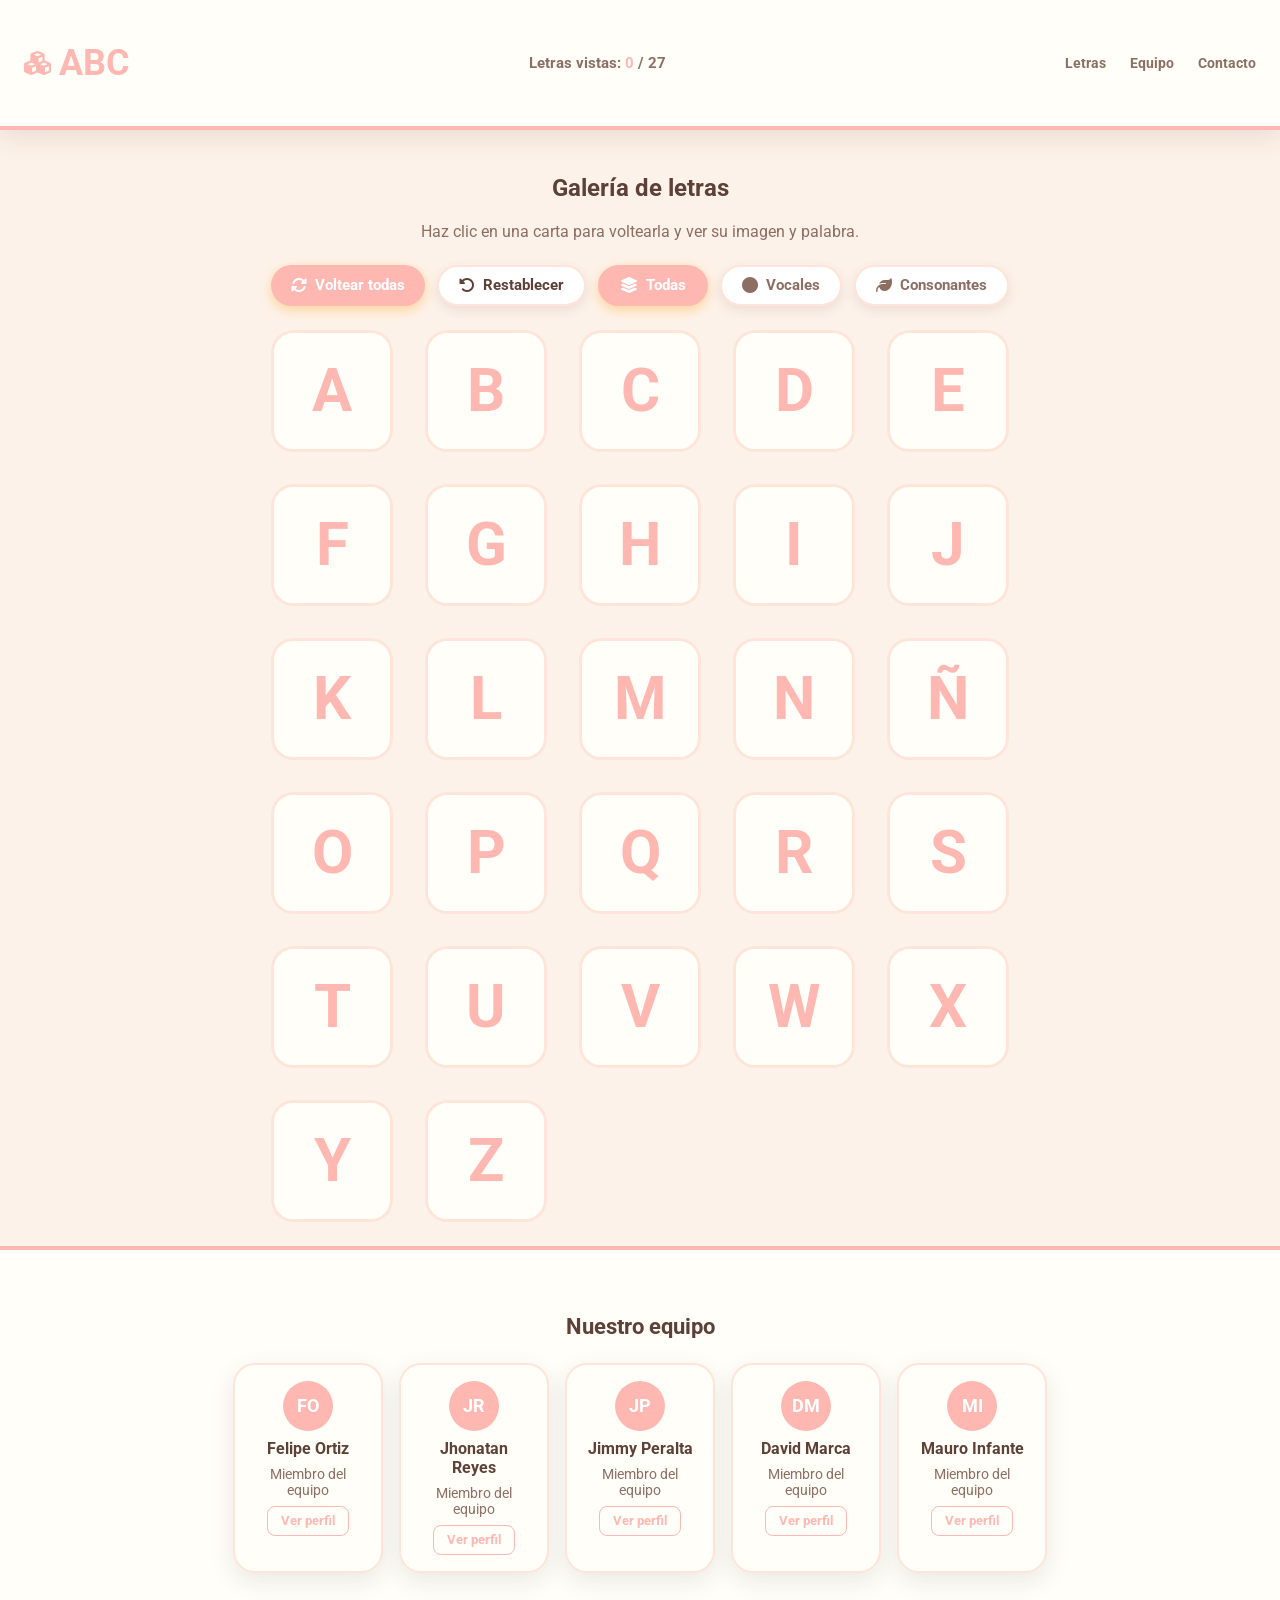
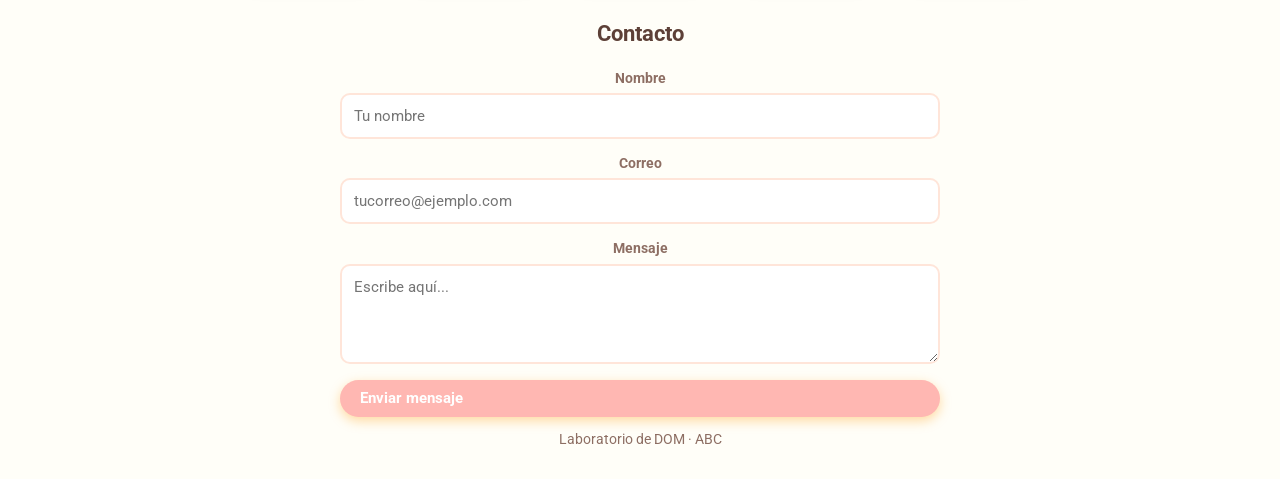
==== index.html @ b5328321 "imagenes de m a la z agregas, cambios en el estilo" ====
<!DOCTYPE html>
<html lang="es">

<head>
    <meta charset="UTF-8">
    <meta name="viewport" content="width=device-width, initial-scale=1.0">
    <link rel="stylesheet" href="style.css">
    <link rel="stylesheet" href="https://cdnjs.cloudflare.com/ajax/libs/font-awesome/6.4.0/css/all.min.css">
    <link rel="stylesheet" href="https://fonts.googleapis.com/css2?family=Roboto:wght@400;700&display=swap">
    <title>ABC · Galería de letras</title>
</head>

<body>

    <nav class="navbar">
        <div class="navbar__marca">
            <i class="fa-solid fa-cubes"></i>
            <h1>ABC</h1>
        </div>
        <p class="navbar__contador">Letras vistas: <span id="contador">0</span> / 27</p>
        <ul class="navbar__enlaces">
            <li><a href="#letras">Letras</a></li>
            <li><a href="#equipo">Equipo</a></li>
            <li><a href="#contacto">Contacto</a></li>
        </ul>
    </nav>

    <main class="contenedor" id="inicio">
        <header class="encabezado">
            <h2>Galería de letras</h2>
            <p>Haz clic en una carta para voltearla y ver su imagen y palabra.</p>
        </header>

        <div class="acciones">
            <button class="btn btn-primario" type="button" id="btn-voltear-todas">
                <i class="fa-solid fa-rotate"></i> Voltear todas
            </button>
            <button class="btn btn-secundario" type="button" id="btn-restablecer">
                <i class="fa-solid fa-rotate-left"></i> Restablecer
            </button>
            <button class="btn btn-filtro btn-activo" data-filtro="todas" type="button">
                <i class="fa-solid fa-layer-group"></i> Todas
            </button>
            <button class="btn btn-filtro" data-filtro="vocal" type="button">
                <i class="fa-solid fa-circle"></i> Vocales
            </button>
            <button class="btn btn-filtro" data-filtro="consonante" type="button">
                <i class="fa-solid fa-leaf"></i> Consonantes
            </button>
        </div>

        <!-- Contenedor Principal de las Cartas -->
        <section class="galeria" id="letras">

            <!-- BLOQUE A-F (imágenes de los compañeros) -->
            <div class="bloque">
                <div class="card" data-tipo="vocal">
                    <div class="card-frente">
                        <h2>A</h2>
                    </div>
                    <div class="card-dorso">
                        <img src="https://encrypted-tbn0.gstatic.com/images?q=tbn:ANd9GcR2wx6PbQgAiiY6ENDmHfXRAK384l43bBAiTmOj_sXGVQ&s=10"
                            alt="Avión">
                        <p>Avión</p>

                    </div>
                </div>
                <div class="card" data-tipo="consonante">
                    <div class="card-frente">
                        <h2>B</h2>
                    </div>
                    <div class="card-dorso">
                        <img src="https://encrypted-tbn0.gstatic.com/images?q=tbn:ANd9GcTPh1OY8PLkHYESN4t1PiEVnkmgRxQIwJFVdJkI9lEjww&s=10"
                            alt="Burro">
                        <p>Burro</p>
                    </div>
                </div>
                <div class="card" data-tipo="consonante">
                    <div class="card-frente">
                        <h2>C</h2>
                    </div>
                    <div class="card-dorso">
                        <img src="https://encrypted-tbn0.gstatic.com/images?q=tbn:ANd9GcRZC0esqP68jCXQVZNv2X9439KiMRd3bwgftDMJ7WEz3Q&s=10"
                            alt="Camello">
                        <p>Camello</p>
                    </div>
                </div>
                <div class="card" data-tipo="consonante">
                    <div class="card-frente">
                        <h2>D</h2>
                    </div>
                    <div class="card-dorso">
                        <img src="https://encrypted-tbn0.gstatic.com/images?q=tbn:ANd9GcRlfamiYaAZrtcV2ip3TT8cRu89s6J5DyxMR4pNBktsLw&s=10"
                            alt="Dinosaurio">
                        <p>Dinosaurio</p>
                    </div>
                </div>
                <div class="card" data-tipo="vocal">
                    <div class="card-frente">
                        <h2>E</h2>
                    </div>
                    <div class="card-dorso">
                        <img src="https://encrypted-tbn0.gstatic.com/images?q=tbn:ANd9GcSRsxknzdovMb0uGnRzZymmfI1DSCI6O8tpLSkQCZbWPQ&s=10"
                            alt="Erizo">
                        <p>Erizo</p>
                    </div>
                </div>
                <div class="card" data-tipo="consonante">
                    <div class="card-frente">
                        <h2>F</h2>
                    </div>
                    <div class="card-dorso">
                        <img src="https://encrypted-tbn0.gstatic.com/images?q=tbn:ANd9GcTE3RakJCGvzMUO_CtoBd5ZrbDw_ZQszyX4iQ1xV6NI2g&s=10"
                            alt="Foca">
                        <p>Foca</p>
                    </div>
                </div>
            </div>

            <!-- BLOQUE G-L (imágenes de los compañeros) -->
            <div class="bloque">
                <div class="card" data-tipo="consonante">
                    <div class="card-frente">
                        <h2>G</h2>
                    </div>
                    <div class="card-dorso">
                        <img src="https://images.unsplash.com/photo-1569262573201-d9c7ab207647?q=80&w=1121&auto=format&fit=crop&ixlib=rb-4.1.0&ixid=NHwxMjA3fDA%3D"
                            alt="Gaviota">
                        <p>Gaviota</p>
                    </div>
                </div>
                <div class="card" data-tipo="consonante">
                    <div class="card-frente">
                        <h2>H</h2>
                    </div>
                    <div class="card-dorso">
                        <img src="https://images.unsplash.com/photo-1607690424560-35d967d6ad7c?q=80&w=687&auto=format&fit=crop&ixlib=rb-4.1.0&ixid=NHwxMjA3fDA%3D"
                            alt="Huevo">
                        <p>Huevo</p>
                    </div>
                </div>
                <div class="card" data-tipo="vocal">
                    <div class="card-frente">
                        <h2>I</h2>
                    </div>
                    <div class="card-dorso">
                        <img src="https://images.unsplash.com/photo-1622636867718-6b2cd12132a6?q=80&w=1170&auto=format&fit=crop&ixlib=rb-4.1.0&ixid=NHwxMjA3fDA%3D"
                            alt="Imán">
                        <p>Imán</p>
                    </div>
                </div>
                <div class="card" data-tipo="consonante">
                    <div class="card-frente">
                        <h2>J</h2>
                    </div>
                    <div class="card-dorso">
                        <img src="https://images.unsplash.com/photo-1604336755604-96ee6fa9f3f1?q=80&w=687&auto=format&fit=crop&ixlib=rb-4.1.0&ixid=NHwxMjA3fDA%3D"
                            alt="Jirafa">
                        <p>Jirafa</p>
                    </div>
                </div>
                <div class="card" data-tipo="consonante">
                    <div class="card-frente">
                        <h2>K</h2>
                    </div>
                    <div class="card-dorso">
                        <img src="https://images.unsplash.com/photo-1585059895524-72359e06133a?q=80&w=1170&auto=format&fit=crop&ixlib=rb-4.1.0&ixid=NHwxMjA3fDA%3D"
                            alt="Kiwi">
                        <p>Kiwi</p>
                    </div>
                </div>
                <div class="card" data-tipo="consonante">
                    <div class="card-frente">
                        <h2>L</h2>
                    </div>
                    <div class="card-dorso">
                        <img src="https://images.unsplash.com/photo-1565814329452-e1efa11c5b89?q=80&w=735&auto=format&fit=crop&ixlib=rb-4.1.0&ixid=NHwxMjA3fDA%3D"
                            alt="Lámpara">
                        <p>Lámpara</p>
                    </div>
                </div>
            </div>

            <!-- BLOQUE M-P (imágenes didácticas para niños) -->
            <div class="bloque">
                <div class="card" data-tipo="consonante">
                    <div class="card-frente">
                        <h2>M</h2>
                    </div>
                    <div class="card-dorso">
                        <img src="https://images.unsplash.com/photo-1596234427281-769e3bf1883d?q=80&w=600&auto=format&fit=crop"
                            alt="Mono">
                        <p>Mono</p>
                    </div>
                </div>
                <div class="card" data-tipo="consonante">
                    <div class="card-frente">
                        <h2>N</h2>
                    </div>
                    <div class="card-dorso">
                        <img src="https://images.unsplash.com/photo-1579204528785-32005da9dd97?q=80&w=600&auto=format&fit=crop"
                            alt="Naranja">
                        <p>Naranja</p>
                    </div>
                </div>
                <div class="card" data-tipo="consonante">
                    <div class="card-frente">
                        <h2>Ñ</h2>
                    </div>
                    <div class="card-dorso">
                        <img src="https://images.unsplash.com/photo-1546056074180-4c3f9dd5f65e?q=80&w=600&auto=format&fit=crop"
                            alt="Ñu">
                        <p>Ñu</p>
                    </div>
                </div>
                <div class="card" data-tipo="vocal">
                    <div class="card-frente">
                        <h2>O</h2>
                    </div>
                    <div class="card-dorso">
                        <img src="https://images.unsplash.com/photo-1548082457-6b3b6a33d3d5?q=80&w=600&auto=format&fit=crop"
                            alt="Oso">
                        <p>Oso</p>
                    </div>
                </div>
                <div class="card" data-tipo="consonante">
                    <div class="card-frente">
                        <h2>P</h2>
                    </div>
                    <div class="card-dorso">
                        <img src="https://images.unsplash.com/photo-1552053831-71594a27632d?q=80&w=600&auto=format&fit=crop"
                            alt="Perro">
                        <p>Perro</p>
                    </div>
                </div>
            </div>

            <!-- BLOQUE Q-U (imágenes didácticas para niños) -->
            <div class="bloque">
                <div class="card" data-tipo="consonante">
                    <div class="card-frente">
                        <h2>Q</h2>
                    </div>
                    <div class="card-dorso">
                        <img src="https://images.unsplash.com/photo-1510407318138-c027d77b2a3b?q=80&w=600&auto=format&fit=crop"
                            alt="Queso">
                        <p>Queso</p>
                    </div>
                </div>
                <div class="card" data-tipo="consonante">
                    <div class="card-frente">
                        <h2>R</h2>
                    </div>
                    <div class="card-dorso">
                        <img src="https://images.unsplash.com/photo-1533384119590-fb7f31e6c0e6?q=80&w=600&auto=format&fit=crop"
                            alt="Rosa">
                        <p>Rosa</p>
                    </div>
                </div>
                <div class="card" data-tipo="consonante">
                    <div class="card-frente">
                        <h2>S</h2>
                    </div>
                    <div class="card-dorso">
                        <img src="https://images.unsplash.com/photo-1531921487291-ea8b69e047e5?q=80&w=600&auto=format&fit=crop"
                            alt="Sol">
                        <p>Sol</p>
                    </div>
                </div>
                <div class="card" data-tipo="consonante">
                    <div class="card-frente">
                        <h2>T</h2>
                    </div>
                    <div class="card-dorso">
                        <img src="https://images.unsplash.com/photo-1592925482138-560309489176?q=80&w=600&auto=format&fit=crop"
                            alt="Tomate">
                        <p>Tomate</p>
                    </div>
                </div>
                <div class="card" data-tipo="vocal">
                    <div class="card-frente">
                        <h2>U</h2>
                    </div>
                    <div class="card-dorso">
                        <img src="https://images.unsplash.com/photo-1561346457-a1348e5b0e2f?q=80&w=600&auto=format&fit=crop"
                            alt="Uva">
                        <p>Uva</p>
                    </div>
                </div>
            </div>

            <!-- BLOQUE V-Z (imágenes didácticas para niños) -->
            <div class="bloque">
                <div class="card" data-tipo="consonante">
                    <div class="card-frente">
                        <h2>V</h2>
                    </div>
                    <div class="card-dorso">
                        <img src="https://images.unsplash.com/photo-1536209262352-5ef55b5cb94f?q=80&w=600&auto=format&fit=crop"
                            alt="Violeta">
                        <p>Violeta</p>
                    </div>
                </div>
                <div class="card" data-tipo="consonante">
                    <div class="card-frente">
                        <h2>W</h2>
                    </div>
                    <div class="card-dorso">
                        <img src="https://images.unsplash.com/photo-1451187580459-43490279c0fa?q=80&w=600&auto=format&fit=crop"
                            alt="Web">
                        <p>Web</p>
                    </div>
                </div>
                <div class="card" data-tipo="consonante">
                    <div class="card-frente">
                        <h2>X</h2>
                    </div>
                    <div class="card-dorso">
                        <img src="https://images.unsplash.com/photo-152197784820-28680fc2f0a1?q=80&w=600&auto=format&fit=crop"
                            alt="Xilófono">
                        <p>Xilófono</p>
                    </div>
                </div>
                <div class="card" data-tipo="consonante">
                    <div class="card-frente">
                        <h2>Y</h2>
                    </div>
                    <div class="card-dorso">
                        <img src="https://images.unsplash.com/photo-1544367567-0f21b0034e38?q=80&w=600&auto=format&fit=crop"
                            alt="Yoga">
                        <p>Yoga</p>
                    </div>
                </div>
                <div class="card" data-tipo="consonante">
                    <div class="card-frente">
                        <h2>Z</h2>
                    </div>
                    <div class="card-dorso">
                        <img src="https://images.unsplash.com/photo-1589919439211-395d68c48b0d?q=80&w=600&auto=format&fit=crop"
                            alt="Zafiro">
                        <p>Zafiro</p>
                    </div>
                </div>
            </div>
        </section>

    </main>

    <footer class="pie">
        <section class="equipo" id="equipo">
            <h2>Nuestro equipo</h2>
            <div class="equipo__lista">
                <article class="miembro">
                    <div class="miembro__avatar">FO</div>
                    <h3>Felipe Ortiz</h3>
                    <p>Miembro del equipo</p>
                    <button class="btn btn-fantasma" type="button">Ver perfil</button>
                </article>
                <article class="miembro">
                    <div class="miembro__avatar">JR</div>
                    <h3>Jhonatan Reyes</h3>
                    <p>Miembro del equipo</p>
                    <button class="btn btn-fantasma" type="button">Ver perfil</button>
                </article>
                <article class="miembro">
                    <div class="miembro__avatar">JP</div>
                    <h3>Jimmy Peralta</h3>
                    <p>Miembro del equipo</p>
                    <button class="btn btn-fantasma" type="button">Ver perfil</button>
                </article>
                <article class="miembro">
                    <div class="miembro__avatar">DM</div>
                    <h3>David Marca</h3>
                    <p>Miembro del equipo</p>
                    <button class="btn btn-fantasma" type="button">Ver perfil</button>
                </article>
                <article class="miembro">
                    <div class="miembro__avatar">MI</div>
                    <h3>Mauro Infante</h3>
                    <p>Miembro del equipo</p>
                    <button class="btn btn-fantasma" type="button">Ver perfil</button>
                </article>
            </div>
        </section>

        <section class="contacto" id="contacto">
            <h2>Contacto</h2>
            <form class="formulario">
                <label class="campo">
                    <span>Nombre</span>
                    <input type="text" name="nombre" placeholder="Tu nombre" required>
                </label>
                <label class="campo">
                    <span>Correo</span>
                    <input type="email" name="correo" placeholder="tucorreo@ejemplo.com" required>
                </label>
                <label class="campo">
                    <span>Mensaje</span>
                    <textarea name="mensaje" rows="4" placeholder="Escribe aquí..."></textarea>
                </label>
                <button class="btn btn-primario" type="submit">Enviar mensaje</button>
            </form>
        </section>

        <p class="pie__credito">Laboratorio de DOM · ABC</p>
    </footer>

    <script src="script.js"></script>
</body>

</html>
---- style.css ----
/* ========== Reset / base ========== */
*,
*::before,
*::after {
    box-sizing: border-box;
}

:root {
    --fondo: #fdf2e9;
    --superficie: #fffef8;
    --primario: #ffb7b2;
    --primario-oscuro: #ffa07a;
    --secundario: #a8e6cf;
    --texto: #5d4037;
    --texto-suave: #8d6e63;
    --borde: #ffe5d9;
    --sombra: 0 8px 24px rgba(62, 39, 35, 0.10);
    --sombra-fuerte: 0 14px 30px rgba(62, 39, 35, 0.14);
    --radio: 22px;
    --gap: 2rem;
    --por-fila: 5;
    --vocal: #ffadad;
    --consonante: #b5eada;
}

html {
    scroll-behavior: smooth;
}

body {
    margin: 0;
    background: var(--fondo);
    color: var(--texto);
    font-family: "Roboto", sans-serif;
    min-height: 100vh;
    display: flex;
    flex-direction: column;
}

/* Navbar */
.navbar {
    display: flex;
    align-items: center;
    justify-content: space-between;
    background: var(--superficie);
    padding: 0.75rem 1.5rem;
    box-shadow: var(--sombra);
    border-bottom: 4px solid var(--primario);
    position: sticky;
    top: 0;
    z-index: 100;
}

.navbar p {
    margin: 0;
    font-weight: 700;
    color: var(--texto-suave);
    font-size: 0.95rem;
}

#contador {
    color: var(--primario);
}

.navbar__marca {
    display: flex;
    align-items: center;
    gap: 0.5rem;
    font-size: 1.5rem;
    font-weight: 700;
    color: var(--primario);
}

.navbar__enlaces {
    display: flex;
    gap: 1.5rem;
    list-style: none;
    margin: 0;
    padding: 0;
}

.navbar__enlaces a {
    text-decoration: none;
    color: var(--texto-suave);
    font-weight: 700;
    font-size: 0.9rem;
}

.navbar__enlaces a:hover {
    color: var(--primario);
}

/* Contenedor principal */
.contenedor {
    max-width: 1100px;
    margin: 0 auto;
    padding: 1.5rem;
    flex: 1;
}

.encabezado {
    text-align: center;
    margin-bottom: 1.5rem;
}

.encabezado h1 {
    margin: 0 0 0.5rem;
    color: var(--texto);
    font-size: 2rem;
}

.encabezado p {
    margin: 0;
    color: var(--texto-suave);
}

/* Acciones y filtros */
.acciones {
    display: flex;
    flex-wrap: wrap;
    gap: 0.75rem;
    justify-content: center;
    margin-bottom: 1.5rem;
}

.btn {
    border: none;
    border-radius: 50px;
    padding: 0.6rem 1.25rem;
    font-family: inherit;
    font-weight: 700;
    font-size: 0.95rem;
    cursor: pointer;
    display: inline-flex;
    align-items: center;
    gap: 0.5rem;
    transition: transform 0.15s, box-shadow 0.15s;
}

.btn:active {
    transform: scale(0.96);
}

.btn i {
    font-size: 1rem;
}

.btn-primario {
    background: var(--primario);
    color: #fff;
    box-shadow: 0 4px 12px rgba(255, 152, 0, 0.35);
}

.btn-primario:hover {
    background: var(--primario-oscuro);
}

.btn-secundario {
    background: #fff;
    color: var(--texto);
    border: 2px solid var(--borde);
    box-shadow: 0 4px 12px rgba(62, 39, 35, 0.1);
}

.btn-secundario:hover {
    background: var(--borde);
    border-color: var(--primario);
}

.btn-filtro {
    background: #fff;
    color: var(--texto-suave);
    border: 2px solid var(--borde);
    box-shadow: 0 4px 12px rgba(62, 39, 35, 0.1);
}

.btn-filtro:hover {
    border-color: var(--primario);
    color: var(--primario);
}

.btn-filtro.btn-activo {
    background: var(--primario);
    color: #fff;
    border-color: var(--primario);
    box-shadow: 0 4px 12px rgba(255, 152, 0, 0.35);
}

/* Galería */
.galeria {
    display: grid;
    grid-template-columns: repeat(var(--por-fila), 1fr);
    gap: var(--gap);
}

.bloque {
    display: contents;
}

/* Tarjeta */
.card {
    position: relative;
    width: 100%;
    aspect-ratio: 1;
    perspective: 1000px;
    cursor: pointer;
    border-radius: var(--radio);
    overflow: hidden;
}

.card-frente,
.card-dorso {
    position: absolute;
    inset: 0;
    backface-visibility: hidden;
    -webkit-backface-visibility: hidden;
    border-radius: var(--radio);
    display: flex;
    flex-direction: column;
    align-items: center;
    justify-content: center;
    background: var(--superficie);
    border: 3px solid var(--borde);
    transition: transform 0.6s ease;
    box-shadow: var(--sombra);
}

.card-frente {
    z-index: 2;
    transform: rotateY(0deg);
    font-weight: 700;
    font-size: 2.5rem;
    color: var(--primario);
    padding: 1rem;
}

.card-dorso {
    transform: rotateY(180deg);
    z-index: 1;
    padding: 1rem;
    text-align: center;
    overflow: hidden;
}

.card-dorso img {
    width: 100%;
    height: 78%;
    object-fit: cover;
    border-radius: var(--radio);
    border: 2px solid var(--borde);
}

.card-dorso p {
    margin: 0.5rem 0 0;
    font-weight: 700;
    font-size: 1.1rem;
    color: var(--texto);
}

.card.volteada .card-frente {
    transform: rotateY(180deg);
}

.card.volteada .card-dorso {
    transform: rotateY(360deg);
}

.card.vista {
    border-color: var(--primario);
    box-shadow: var(--sombra-fuerte);
}

.card.oculta {
    display: none !important;
}

/* Equipo */
.equipo {
    margin-top: 3rem;
    text-align: center;
}

.equipo h2 {
    margin-bottom: 1.5rem;
    color: var(--texto);
}

.equipo__lista {
    display: flex;
    flex-wrap: wrap;
    gap: 1rem;
    justify-content: center;
}

.miembro {
    display: flex;
    flex-direction: column;
    align-items: center;
    gap: 0.5rem;
    background: var(--superficie);
    padding: 1rem;
    border-radius: var(--radio);
    border: 2px solid var(--borde);
    box-shadow: var(--sombra);
    width: 150px;
}

.miembro__avatar {
    width: 50px;
    height: 50px;
    border-radius: 50%;
    background: var(--primario);
    color: #fff;
    display: flex;
    align-items: center;
    justify-content: center;
    font-weight: 700;
    font-size: 1.1rem;
}

.miembro h3 {
    margin: 0;
    font-size: 1rem;
    color: var(--texto);
}

.miembro p {
    margin: 0;
    font-size: 0.85rem;
    color: var(--texto-suave);
}

.btn-fantasma {
    background: transparent;
    color: var(--primario);
    border: 1px solid var(--primario);
    border-radius: 8px;
    padding: 0.4rem 0.8rem;
    font-weight: 700;
    cursor: pointer;
    font-size: 0.8rem;
}

.btn-fantasma:hover {
    background: var(--primario);
    color: #fff;
}

/* Contacto */
.contacto {
    margin-top: 3rem;
    max-width: 600px;
    margin-left: auto;
    margin-right: auto;
}

.contacto h2 {
    text-align: center;
    margin-bottom: 1.5rem;
    color: var(--texto);
}

.formulario {
    display: flex;
    flex-direction: column;
    gap: 1rem;
}

.campo {
    display: flex;
    flex-direction: column;
    gap: 0.4rem;
}

.campo span {
    font-weight: 700;
    font-size: 0.9rem;
    color: var(--texto-suave);
}

.campo input,
.campo textarea {
    padding: 0.75rem;
    border: 2px solid var(--borde);
    border-radius: 10px;
    font-family: inherit;
    font-size: 0.95rem;
}

.campo input:focus,
.campo textarea:focus {
    outline: none;
    border-color: var(--primario);
}

/* Footer */
.pie {
    background: var(--superficie);
    text-align: center;
    padding: 1rem;
    border-top: 4px solid var(--primario);
    color: var(--texto-suave);
    font-size: 0.9rem;
}

/* Responsive */
@media (max-width: 900px) {
    :root {
        --por-fila: 4;
    }
    .navbar {
        flex-direction: column;
        gap: 1rem;
        align-items: stretch;
    }
    .navbar p {
        text-align: center;
    }
    .navbar__enlaces {
        justify-content: center;
    }
}

@media (max-width: 600px) {
    :root {
        --por-fila: 3;
    }
    .contenedor {
        padding: 1rem;
    }
    .encabezado h1 {
        font-size: 1.5rem;
    }
}
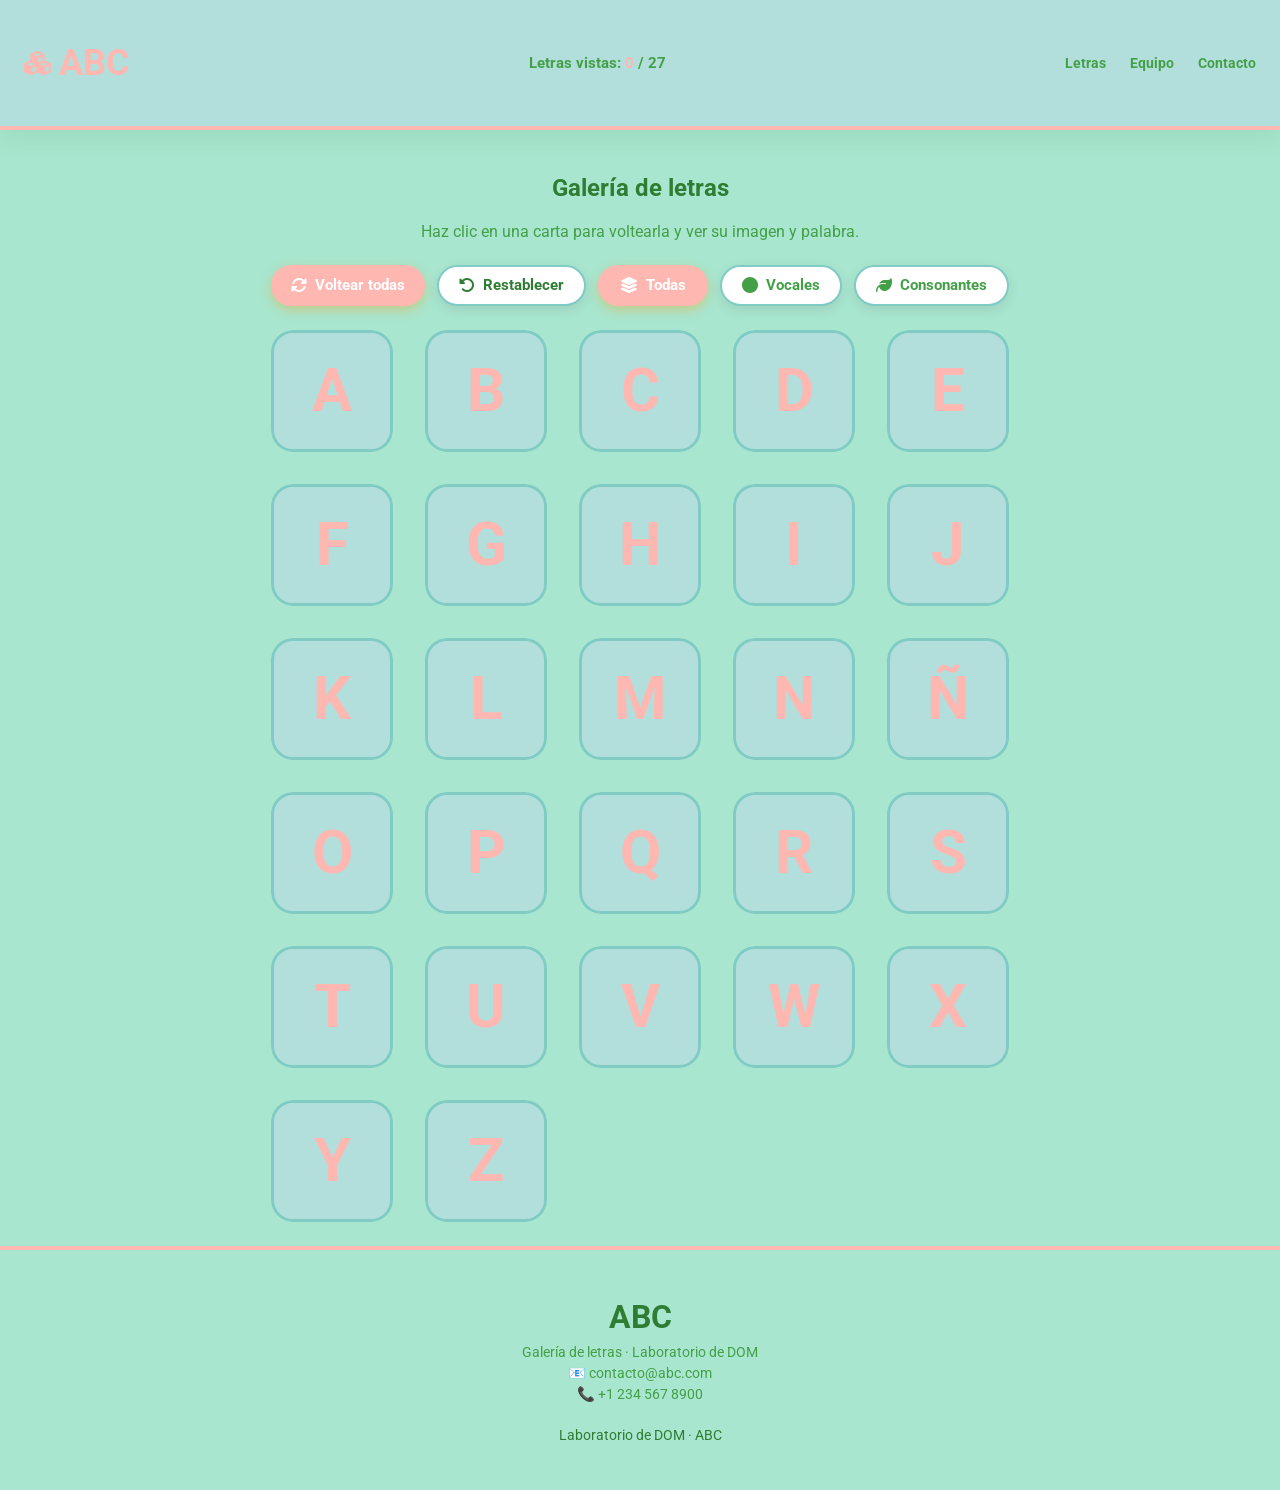
==== commit 62fdab2e: "cambios en las imagenes y stilo" ====
--- a/index.html
+++ b/index.html
@@ -188,7 +188,7 @@
                         <h2>M</h2>
                     </div>
                     <div class="card-dorso">
-                        <img src="https://images.unsplash.com/photo-1596234427281-769e3bf1883d?q=80&w=600&auto=format&fit=crop"
+                        <img src="https://unsplash.com/es/ilustraciones/un-mono-agarrado-a-una-rama-de-arbol-OcbDCAWnBq8"
                             alt="Mono">
                         <p>Mono</p>
                     </div>
@@ -198,7 +198,7 @@
                         <h2>N</h2>
                     </div>
                     <div class="card-dorso">
-                        <img src="https://images.unsplash.com/photo-1579204528785-32005da9dd97?q=80&w=600&auto=format&fit=crop"
+                        <img src="https://unsplash.com/es/ilustraciones/una-naranja-entera-con-una-hoja-verde-y-una-rodaja-_rmv8AWlMxo"
                             alt="Naranja">
                         <p>Naranja</p>
                     </div>
@@ -208,7 +208,7 @@
                         <h2>Ñ</h2>
                     </div>
                     <div class="card-dorso">
-                        <img src="https://images.unsplash.com/photo-1546056074180-4c3f9dd5f65e?q=80&w=600&auto=format&fit=crop"
+                        <img src="https://unsplash.com/es/ilustraciones/un-par-de-animales-que-estan-parados-en-la-tierra-Z4dbHLlYITo"
                             alt="Ñu">
                         <p>Ñu</p>
                     </div>
@@ -218,7 +218,7 @@
                         <h2>O</h2>
                     </div>
                     <div class="card-dorso">
-                        <img src="https://images.unsplash.com/photo-1548082457-6b3b6a33d3d5?q=80&w=600&auto=format&fit=crop"
+                        <img src="https://unsplash.com/es/ilustraciones/un-oso-de-dibujos-animados-esta-sentado-en-una-especie-de-hierba-9KUPJDymoyY"
                             alt="Oso">
                         <p>Oso</p>
                     </div>
@@ -242,7 +242,7 @@
                         <h2>Q</h2>
                     </div>
                     <div class="card-dorso">
-                        <img src="https://images.unsplash.com/photo-1510407318138-c027d77b2a3b?q=80&w=600&auto=format&fit=crop"
+                        <img src="https://unsplash.com/es/ilustraciones/un-trozo-de-queso-con-puntos-_HNIjbF2Iyo"
                             alt="Queso">
                         <p>Queso</p>
                     </div>
@@ -252,7 +252,7 @@
                         <h2>R</h2>
                     </div>
                     <div class="card-dorso">
-                        <img src="https://images.unsplash.com/photo-1533384119590-fb7f31e6c0e6?q=80&w=600&auto=format&fit=crop"
+                        <img src="https://unsplash.com/es/ilustraciones/rosa-roja-con-hojas-verdes-y-tallo-espinoso-KF2XjpRgPXU"
                             alt="Rosa">
                         <p>Rosa</p>
                     </div>
@@ -262,7 +262,7 @@
                         <h2>S</h2>
                     </div>
                     <div class="card-dorso">
-                        <img src="https://images.unsplash.com/photo-1531921487291-ea8b69e047e5?q=80&w=600&auto=format&fit=crop"
+                        <img src="https://unsplash.com/es/ilustraciones/un-dibujo-de-un-sol-con-los-ojos-cerrados-D54gfiXvvnE"
                             alt="Sol">
                         <p>Sol</p>
                     </div>
@@ -272,7 +272,7 @@
                         <h2>T</h2>
                     </div>
                     <div class="card-dorso">
-                        <img src="https://images.unsplash.com/photo-1592925482138-560309489176?q=80&w=600&auto=format&fit=crop"
+                        <img src="https://unsplash.com/es/ilustraciones/un-tomate-con-tallo-verde-sobre-fondo-blanco-uR1ilP_7TlY"
                             alt="Tomate">
                         <p>Tomate</p>
                     </div>
@@ -282,7 +282,7 @@
                         <h2>U</h2>
                     </div>
                     <div class="card-dorso">
-                        <img src="https://images.unsplash.com/photo-1561346457-a1348e5b0e2f?q=80&w=600&auto=format&fit=crop"
+                        <img src="https://unsplash.com/es/ilustraciones/se-muestra-un-racimo-de-uvas-verdes-I7Im6aQGhDE"
                             alt="Uva">
                         <p>Uva</p>
                     </div>
@@ -296,7 +296,7 @@
                         <h2>V</h2>
                     </div>
                     <div class="card-dorso">
-                        <img src="https://images.unsplash.com/photo-1536209262352-5ef55b5cb94f?q=80&w=600&auto=format&fit=crop"
+                        <img src="https://unsplash.com/es/ilustraciones/las-flores-moradas-con-hojas-forman-un-arreglo-precioso-Eykls3mP0BI"
                             alt="Violeta">
                         <p>Violeta</p>
                     </div>
@@ -306,7 +306,7 @@
                         <h2>W</h2>
                     </div>
                     <div class="card-dorso">
-                        <img src="https://images.unsplash.com/photo-1451187580459-43490279c0fa?q=80&w=600&auto=format&fit=crop"
+                        <img src="https://unsplash.com/es/ilustraciones/una-persona-sentada-en-un-escritorio-con-un-portatil-Wcf3JzOWqd8"
                             alt="Web">
                         <p>Web</p>
                     </div>
@@ -316,7 +316,7 @@
                         <h2>X</h2>
                     </div>
                     <div class="card-dorso">
-                        <img src="https://images.unsplash.com/photo-152197784820-28680fc2f0a1?q=80&w=600&auto=format&fit=crop"
+                        <img src="https://unsplash.com/es/ilustraciones/un-grupo-de-moviles-de-diferentes-colores-uno-al-lado-del-otro-0o-jCBJOUEo"
                             alt="Xilófono">
                         <p>Xilófono</p>
                     </div>
@@ -326,7 +326,7 @@
                         <h2>Y</h2>
                     </div>
                     <div class="card-dorso">
-                        <img src="https://images.unsplash.com/photo-1544367567-0f21b0034e38?q=80&w=600&auto=format&fit=crop"
+                        <img src="https://unsplash.com/es/ilustraciones/mujer-practicando-la-postura-del-arbol-de-yoga-en-la-esterilla-kSCc40rJ-44"
                             alt="Yoga">
                         <p>Yoga</p>
                     </div>
@@ -336,7 +336,7 @@
                         <h2>Z</h2>
                     </div>
                     <div class="card-dorso">
-                        <img src="https://images.unsplash.com/photo-1589919439211-395d68c48b0d?q=80&w=600&auto=format&fit=crop"
+                        <img src="https://unsplash.com/es/ilustraciones/un-diamante-azul-brillante-en-una-caja-dorada-rb5rWCmoNdU"
                             alt="Zafiro">
                         <p>Zafiro</p>
                     </div>
@@ -346,62 +346,13 @@
 
     </main>
 
-    <footer class="pie">
-        <section class="equipo" id="equipo">
-            <h2>Nuestro equipo</h2>
-            <div class="equipo__lista">
-                <article class="miembro">
-                    <div class="miembro__avatar">FO</div>
-                    <h3>Felipe Ortiz</h3>
-                    <p>Miembro del equipo</p>
-                    <button class="btn btn-fantasma" type="button">Ver perfil</button>
-                </article>
-                <article class="miembro">
-                    <div class="miembro__avatar">JR</div>
-                    <h3>Jhonatan Reyes</h3>
-                    <p>Miembro del equipo</p>
-                    <button class="btn btn-fantasma" type="button">Ver perfil</button>
-                </article>
-                <article class="miembro">
-                    <div class="miembro__avatar">JP</div>
-                    <h3>Jimmy Peralta</h3>
-                    <p>Miembro del equipo</p>
-                    <button class="btn btn-fantasma" type="button">Ver perfil</button>
-                </article>
-                <article class="miembro">
-                    <div class="miembro__avatar">DM</div>
-                    <h3>David Marca</h3>
-                    <p>Miembro del equipo</p>
-                    <button class="btn btn-fantasma" type="button">Ver perfil</button>
-                </article>
-                <article class="miembro">
-                    <div class="miembro__avatar">MI</div>
-                    <h3>Mauro Infante</h3>
-                    <p>Miembro del equipo</p>
-                    <button class="btn btn-fantasma" type="button">Ver perfil</button>
-                </article>
-            </div>
-        </section>
-
-        <section class="contacto" id="contacto">
-            <h2>Contacto</h2>
-            <form class="formulario">
-                <label class="campo">
-                    <span>Nombre</span>
-                    <input type="text" name="nombre" placeholder="Tu nombre" required>
-                </label>
-                <label class="campo">
-                    <span>Correo</span>
-                    <input type="email" name="correo" placeholder="tucorreo@ejemplo.com" required>
-                </label>
-                <label class="campo">
-                    <span>Mensaje</span>
-                    <textarea name="mensaje" rows="4" placeholder="Escribe aquí..."></textarea>
-                </label>
-                <button class="btn btn-primario" type="submit">Enviar mensaje</button>
-            </form>
-        </section>
-
+    <footer class="pie" id="contacto">
+        <div class="pie__empresa">
+            <h2>ABC</h2>
+            <p>Galería de letras · Laboratorio de DOM</p>
+            <p>📧 contacto@abc.com</p>
+            <p>📞 +1 234 567 8900</p>
+        </div>
         <p class="pie__credito">Laboratorio de DOM · ABC</p>
     </footer>
 
--- a/style.css
+++ b/style.css
@@ -6,16 +6,16 @@
 }
 
 :root {
-    --fondo: #fdf2e9;
-    --superficie: #fffef8;
+    --fondo: #a8e6cf;
+    --superficie: #b2dfdb;
     --primario: #ffb7b2;
     --primario-oscuro: #ffa07a;
     --secundario: #a8e6cf;
-    --texto: #5d4037;
-    --texto-suave: #8d6e63;
-    --borde: #ffe5d9;
-    --sombra: 0 8px 24px rgba(62, 39, 35, 0.10);
-    --sombra-fuerte: 0 14px 30px rgba(62, 39, 35, 0.14);
+    --texto: #2e7d32;
+    --texto-suave: #43a047;
+    --borde: #80cbc4;
+    --sombra: 0 8px 24px rgba(46, 125, 50, 0.10);
+    --sombra-fuerte: 0 14px 30px rgba(46, 125, 50, 0.14);
     --radio: 22px;
     --gap: 2rem;
     --por-fila: 5;
@@ -395,12 +395,28 @@
 
 /* Footer */
 .pie {
-    background: var(--superficie);
+    background: var(--secundario);
     text-align: center;
-    padding: 1rem;
+    padding: 3rem 1rem 2rem;
     border-top: 4px solid var(--primario);
-    color: var(--texto-suave);
+    color: var(--texto);
     font-size: 0.9rem;
+}
+
+.pie__empresa {
+    max-width: 600px;
+    margin: 0 auto 1.5rem;
+}
+
+.pie__empresa h2 {
+    margin: 0 0 0.5rem;
+    font-size: 2rem;
+    color: var(--texto);
+}
+
+.pie__empresa p {
+    margin: 0.25rem 0;
+    color: var(--texto-suave);
 }
 
 /* Responsive */
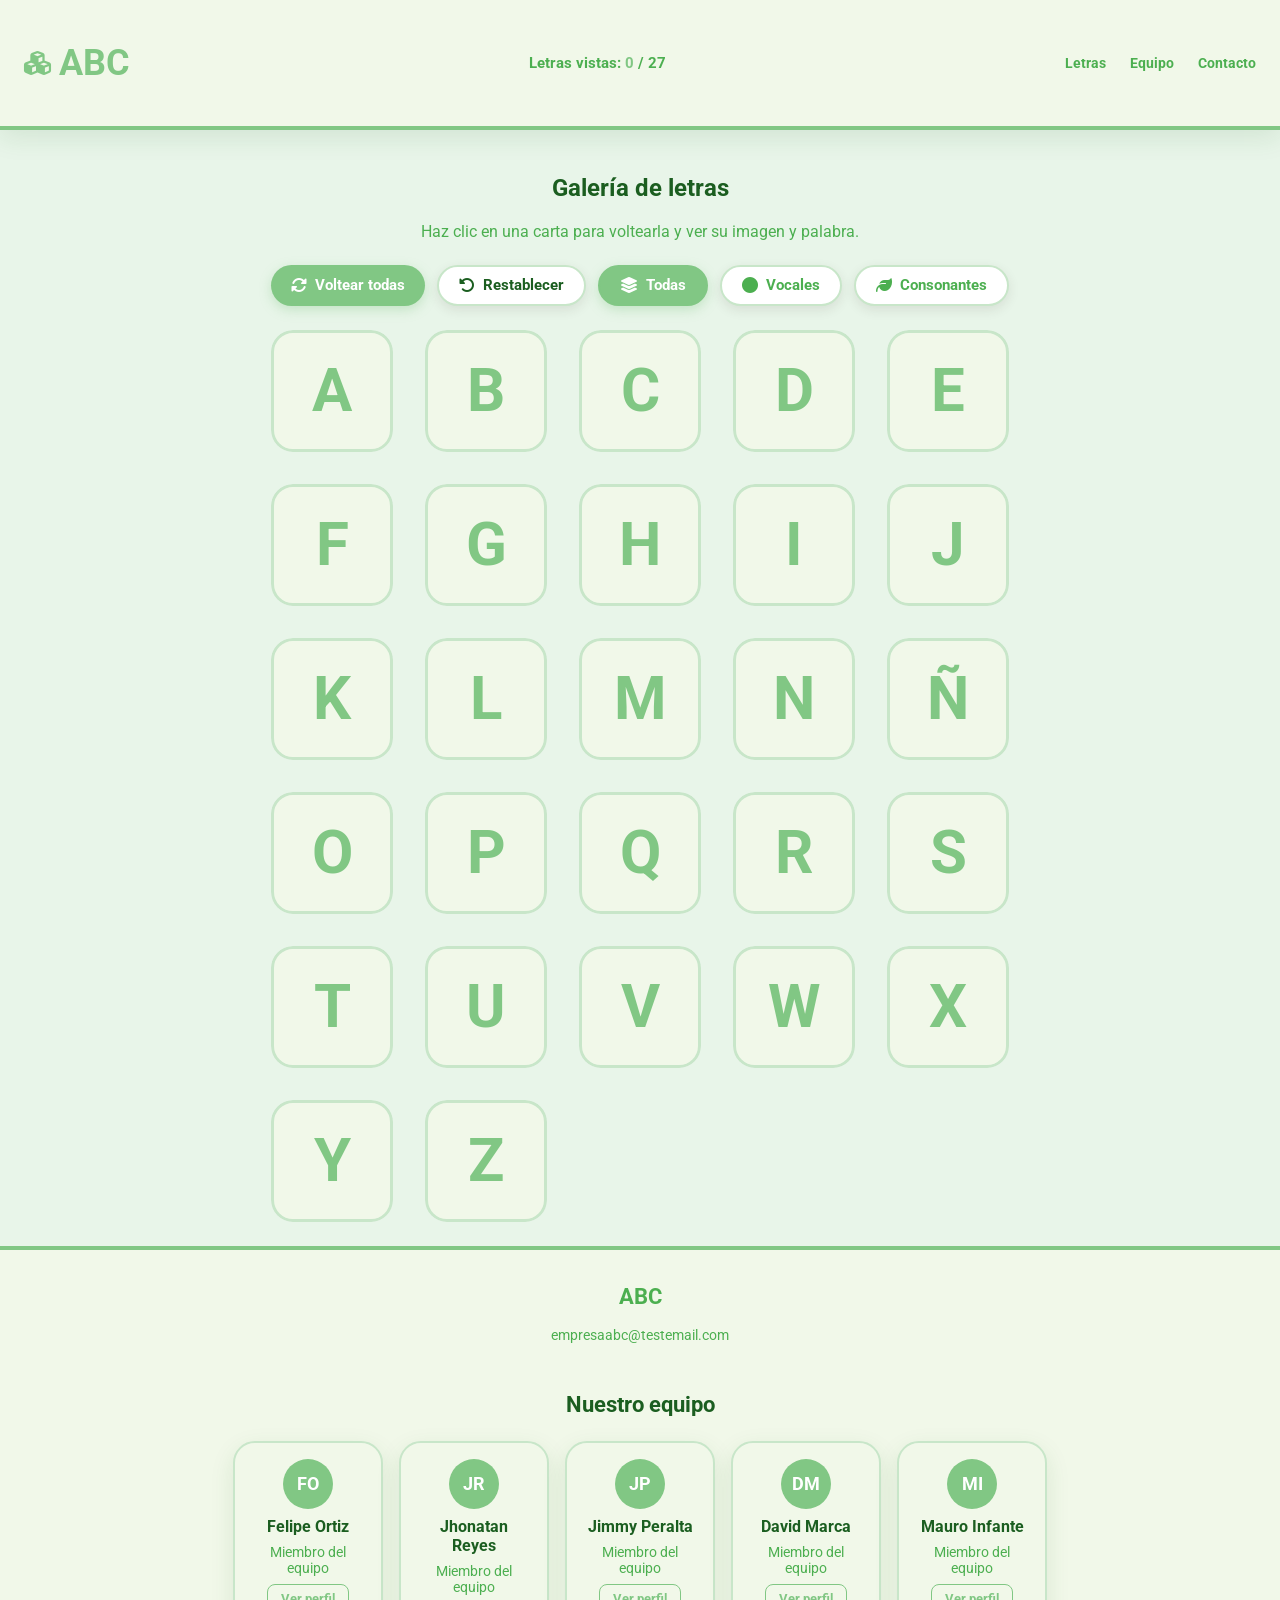
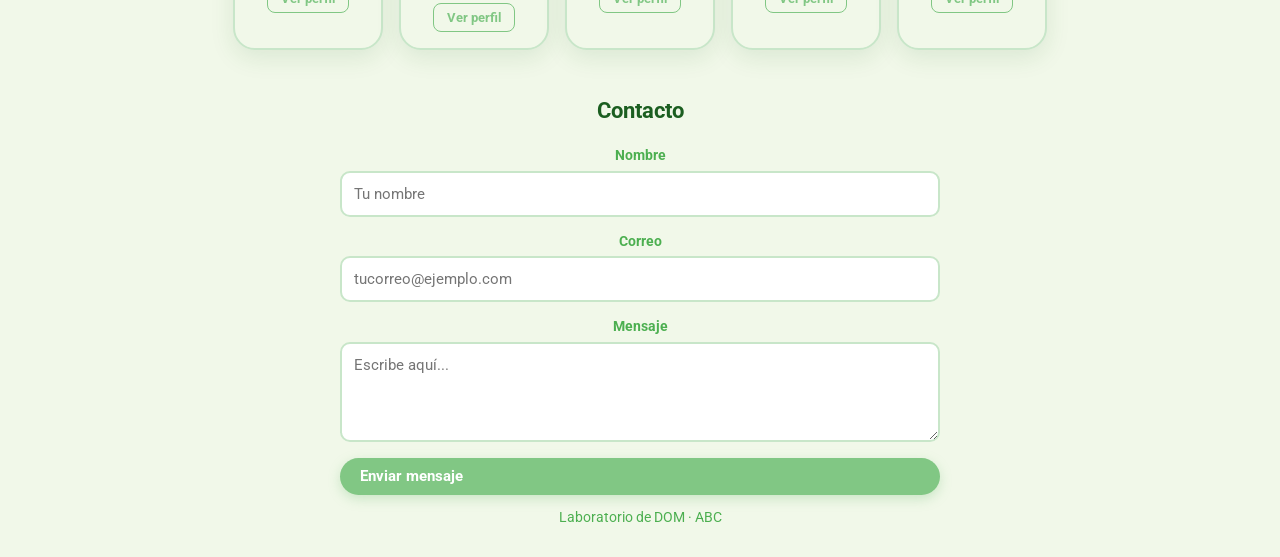
==== commit b8946dd7: "cambios en imagenes y paleta de colores" ====
--- a/index.html
+++ b/index.html
@@ -52,7 +52,7 @@
         <!-- Contenedor Principal de las Cartas -->
         <section class="galeria" id="letras">
 
-            <!-- BLOQUE A-F (imágenes de los compañeros) -->
+            <!-- BLOQUE A-F -->
             <div class="bloque">
                 <div class="card" data-tipo="vocal">
                     <div class="card-frente">
@@ -62,7 +62,6 @@
                         <img src="https://encrypted-tbn0.gstatic.com/images?q=tbn:ANd9GcR2wx6PbQgAiiY6ENDmHfXRAK384l43bBAiTmOj_sXGVQ&s=10"
                             alt="Avión">
                         <p>Avión</p>
-
                     </div>
                 </div>
                 <div class="card" data-tipo="consonante">
@@ -117,7 +116,7 @@
                 </div>
             </div>
 
-            <!-- BLOQUE G-L (imágenes de los compañeros) -->
+            <!-- BLOQUE G-L -->
             <div class="bloque">
                 <div class="card" data-tipo="consonante">
                     <div class="card-frente">
@@ -181,14 +180,14 @@
                 </div>
             </div>
 
-            <!-- BLOQUE M-P (imágenes didácticas para niños) -->
+            <!-- BLOQUE M-P (dibujos) -->
             <div class="bloque">
                 <div class="card" data-tipo="consonante">
                     <div class="card-frente">
                         <h2>M</h2>
                     </div>
                     <div class="card-dorso">
-                        <img src="https://unsplash.com/es/ilustraciones/un-mono-agarrado-a-una-rama-de-arbol-OcbDCAWnBq8"
+                        <img src="data:image/svg+xml;utf8,<svg xmlns='http://www.w3.org/2000/svg' width='200' height='200' viewBox='0 0 200 200'><rect width='200' height='200' fill='%23a5d6a7'/><circle cx='100' cy='100' r='70' fill='%23fff'/><circle cx='80' cy='90' r='8' fill='%231b5e20'/><circle cx='120' cy='90' r='8' fill='%231b5e20'/><path d='M 70 120 Q 100 150 130 120' stroke='%231b5e20' stroke-width='5' fill='none'/></svg>"
                             alt="Mono">
                         <p>Mono</p>
                     </div>
@@ -198,7 +197,7 @@
                         <h2>N</h2>
                     </div>
                     <div class="card-dorso">
-                        <img src="https://unsplash.com/es/ilustraciones/una-naranja-entera-con-una-hoja-verde-y-una-rodaja-_rmv8AWlMxo"
+                        <img src="data:image/svg+xml;utf8,<svg xmlns='http://www.w3.org/2000/svg' width='200' height='200' viewBox='0 0 200 200'><rect width='200' height='200' fill='%2381c784'/><circle cx='100' cy='100' r='70' fill='%23fff'/><circle cx='80' cy='90' r='8' fill='%231b5e20'/><circle cx='120' cy='90' r='8' fill='%231b5e20'/><path d='M 70 120 Q 100 150 130 120' stroke='%231b5e20' stroke-width='5' fill='none'/></svg>"
                             alt="Naranja">
                         <p>Naranja</p>
                     </div>
@@ -208,7 +207,7 @@
                         <h2>Ñ</h2>
                     </div>
                     <div class="card-dorso">
-                        <img src="https://unsplash.com/es/ilustraciones/un-par-de-animales-que-estan-parados-en-la-tierra-Z4dbHLlYITo"
+                        <img src="data:image/svg+xml;utf8,<svg xmlns='http://www.w3.org/2000/svg' width='200' height='200' viewBox='0 0 200 200'><rect width='200' height='200' fill='%2366bb6a'/><circle cx='100' cy='100' r='70' fill='%23fff'/><circle cx='80' cy='90' r='8' fill='%231b5e20'/><circle cx='120' cy='90' r='8' fill='%231b5e20'/><path d='M 70 120 Q 100 150 130 120' stroke='%231b5e20' stroke-width='5' fill='none'/></svg>"
                             alt="Ñu">
                         <p>Ñu</p>
                     </div>
@@ -218,7 +217,7 @@
                         <h2>O</h2>
                     </div>
                     <div class="card-dorso">
-                        <img src="https://unsplash.com/es/ilustraciones/un-oso-de-dibujos-animados-esta-sentado-en-una-especie-de-hierba-9KUPJDymoyY"
+                        <img src="data:image/svg+xml;utf8,<svg xmlns='http://www.w3.org/2000/svg' width='200' height='200' viewBox='0 0 200 200'><rect width='200' height='200' fill='%23a5d6a7'/><circle cx='100' cy='100' r='70' fill='%23fff'/><circle cx='80' cy='90' r='8' fill='%231b5e20'/><circle cx='120' cy='90' r='8' fill='%231b5e20'/><path d='M 70 120 Q 100 150 130 120' stroke='%231b5e20' stroke-width='5' fill='none'/></svg>"
                             alt="Oso">
                         <p>Oso</p>
                     </div>
@@ -228,21 +227,21 @@
                         <h2>P</h2>
                     </div>
                     <div class="card-dorso">
-                        <img src="https://images.unsplash.com/photo-1552053831-71594a27632d?q=80&w=600&auto=format&fit=crop"
+                        <img src="data:image/svg+xml;utf8,<svg xmlns='http://www.w3.org/2000/svg' width='200' height='200' viewBox='0 0 200 200'><rect width='200' height='200' fill='%2381c784'/><circle cx='100' cy='100' r='70' fill='%23fff'/><circle cx='80' cy='90' r='8' fill='%231b5e20'/><circle cx='120' cy='90' r='8' fill='%231b5e20'/><path d='M 70 120 Q 100 150 130 120' stroke='%231b5e20' stroke-width='5' fill='none'/></svg>"
                             alt="Perro">
                         <p>Perro</p>
                     </div>
                 </div>
             </div>
 
-            <!-- BLOQUE Q-U (imágenes didácticas para niños) -->
+            <!-- BLOQUE Q-U (dibujos) -->
             <div class="bloque">
                 <div class="card" data-tipo="consonante">
                     <div class="card-frente">
                         <h2>Q</h2>
                     </div>
                     <div class="card-dorso">
-                        <img src="https://unsplash.com/es/ilustraciones/un-trozo-de-queso-con-puntos-_HNIjbF2Iyo"
+                        <img src="data:image/svg+xml;utf8,<svg xmlns='http://www.w3.org/2000/svg' width='200' height='200' viewBox='0 0 200 200'><rect width='200' height='200' fill='%2366bb6a'/><circle cx='100' cy='100' r='70' fill='%23fff'/><circle cx='80' cy='90' r='8' fill='%231b5e20'/><circle cx='120' cy='90' r='8' fill='%231b5e20'/><path d='M 70 120 Q 100 150 130 120' stroke='%231b5e20' stroke-width='5' fill='none'/></svg>"
                             alt="Queso">
                         <p>Queso</p>
                     </div>
@@ -252,7 +251,7 @@
                         <h2>R</h2>
                     </div>
                     <div class="card-dorso">
-                        <img src="https://unsplash.com/es/ilustraciones/rosa-roja-con-hojas-verdes-y-tallo-espinoso-KF2XjpRgPXU"
+                        <img src="data:image/svg+xml;utf8,<svg xmlns='http://www.w3.org/2000/svg' width='200' height='200' viewBox='0 0 200 200'><rect width='200' height='200' fill='%23a5d6a7'/><circle cx='100' cy='100' r='70' fill='%23fff'/><circle cx='80' cy='90' r='8' fill='%231b5e20'/><circle cx='120' cy='90' r='8' fill='%231b5e20'/><path d='M 70 120 Q 100 150 130 120' stroke='%231b5e20' stroke-width='5' fill='none'/></svg>"
                             alt="Rosa">
                         <p>Rosa</p>
                     </div>
@@ -262,7 +261,7 @@
                         <h2>S</h2>
                     </div>
                     <div class="card-dorso">
-                        <img src="https://unsplash.com/es/ilustraciones/un-dibujo-de-un-sol-con-los-ojos-cerrados-D54gfiXvvnE"
+                        <img src="data:image/svg+xml;utf8,<svg xmlns='http://www.w3.org/2000/svg' width='200' height='200' viewBox='0 0 200 200'><rect width='200' height='200' fill='%2381c784'/><circle cx='100' cy='100' r='70' fill='%23fff'/><circle cx='80' cy='90' r='8' fill='%231b5e20'/><circle cx='120' cy='90' r='8' fill='%231b5e20'/><path d='M 70 120 Q 100 150 130 120' stroke='%231b5e20' stroke-width='5' fill='none'/></svg>"
                             alt="Sol">
                         <p>Sol</p>
                     </div>
@@ -272,7 +271,7 @@
                         <h2>T</h2>
                     </div>
                     <div class="card-dorso">
-                        <img src="https://unsplash.com/es/ilustraciones/un-tomate-con-tallo-verde-sobre-fondo-blanco-uR1ilP_7TlY"
+                        <img src="data:image/svg+xml;utf8,<svg xmlns='http://www.w3.org/2000/svg' width='200' height='200' viewBox='0 0 200 200'><rect width='200' height='200' fill='%2366bb6a'/><circle cx='100' cy='100' r='70' fill='%23fff'/><circle cx='80' cy='90' r='8' fill='%231b5e20'/><circle cx='120' cy='90' r='8' fill='%231b5e20'/><path d='M 70 120 Q 100 150 130 120' stroke='%231b5e20' stroke-width='5' fill='none'/></svg>"
                             alt="Tomate">
                         <p>Tomate</p>
                     </div>
@@ -282,21 +281,21 @@
                         <h2>U</h2>
                     </div>
                     <div class="card-dorso">
-                        <img src="https://unsplash.com/es/ilustraciones/se-muestra-un-racimo-de-uvas-verdes-I7Im6aQGhDE"
+                        <img src="data:image/svg+xml;utf8,<svg xmlns='http://www.w3.org/2000/svg' width='200' height='200' viewBox='0 0 200 200'><rect width='200' height='200' fill='%23a5d6a7'/><circle cx='100' cy='100' r='70' fill='%23fff'/><circle cx='80' cy='90' r='8' fill='%231b5e20'/><circle cx='120' cy='90' r='8' fill='%231b5e20'/><path d='M 70 120 Q 100 150 130 120' stroke='%231b5e20' stroke-width='5' fill='none'/></svg>"
                             alt="Uva">
                         <p>Uva</p>
                     </div>
                 </div>
             </div>
 
-            <!-- BLOQUE V-Z (imágenes didácticas para niños) -->
+            <!-- BLOQUE V-Z (dibujos) -->
             <div class="bloque">
                 <div class="card" data-tipo="consonante">
                     <div class="card-frente">
                         <h2>V</h2>
                     </div>
                     <div class="card-dorso">
-                        <img src="https://unsplash.com/es/ilustraciones/las-flores-moradas-con-hojas-forman-un-arreglo-precioso-Eykls3mP0BI"
+                        <img src="data:image/svg+xml;utf8,<svg xmlns='http://www.w3.org/2000/svg' width='200' height='200' viewBox='0 0 200 200'><rect width='200' height='200' fill='%2381c784'/><circle cx='100' cy='100' r='70' fill='%23fff'/><circle cx='80' cy='90' r='8' fill='%231b5e20'/><circle cx='120' cy='90' r='8' fill='%231b5e20'/><path d='M 70 120 Q 100 150 130 120' stroke='%231b5e20' stroke-width='5' fill='none'/></svg>"
                             alt="Violeta">
                         <p>Violeta</p>
                     </div>
@@ -306,7 +305,7 @@
                         <h2>W</h2>
                     </div>
                     <div class="card-dorso">
-                        <img src="https://unsplash.com/es/ilustraciones/una-persona-sentada-en-un-escritorio-con-un-portatil-Wcf3JzOWqd8"
+                        <img src="data:image/svg+xml;utf8,<svg xmlns='http://www.w3.org/2000/svg' width='200' height='200' viewBox='0 0 200 200'><rect width='200' height='200' fill='%2366bb6a'/><circle cx='100' cy='100' r='70' fill='%23fff'/><circle cx='80' cy='90' r='8' fill='%231b5e20'/><circle cx='120' cy='90' r='8' fill='%231b5e20'/><path d='M 70 120 Q 100 150 130 120' stroke='%231b5e20' stroke-width='5' fill='none'/></svg>"
                             alt="Web">
                         <p>Web</p>
                     </div>
@@ -316,7 +315,7 @@
                         <h2>X</h2>
                     </div>
                     <div class="card-dorso">
-                        <img src="https://unsplash.com/es/ilustraciones/un-grupo-de-moviles-de-diferentes-colores-uno-al-lado-del-otro-0o-jCBJOUEo"
+                        <img src="data:image/svg+xml;utf8,<svg xmlns='http://www.w3.org/2000/svg' width='200' height='200' viewBox='0 0 200 200'><rect width='200' height='200' fill='%23a5d6a7'/><circle cx='100' cy='100' r='70' fill='%23fff'/><circle cx='80' cy='90' r='8' fill='%231b5e20'/><circle cx='120' cy='90' r='8' fill='%231b5e20'/><path d='M 70 120 Q 100 150 130 120' stroke='%231b5e20' stroke-width='5' fill='none'/></svg>"
                             alt="Xilófono">
                         <p>Xilófono</p>
                     </div>
@@ -326,7 +325,7 @@
                         <h2>Y</h2>
                     </div>
                     <div class="card-dorso">
-                        <img src="https://unsplash.com/es/ilustraciones/mujer-practicando-la-postura-del-arbol-de-yoga-en-la-esterilla-kSCc40rJ-44"
+                        <img src="data:image/svg+xml;utf8,<svg xmlns='http://www.w3.org/2000/svg' width='200' height='200' viewBox='0 0 200 200'><rect width='200' height='200' fill='%2381c784'/><circle cx='100' cy='100' r='70' fill='%23fff'/><circle cx='80' cy='90' r='8' fill='%231b5e20'/><circle cx='120' cy='90' r='8' fill='%231b5e20'/><path d='M 70 120 Q 100 150 130 120' stroke='%231b5e20' stroke-width='5' fill='none'/></svg>"
                             alt="Yoga">
                         <p>Yoga</p>
                     </div>
@@ -336,7 +335,7 @@
                         <h2>Z</h2>
                     </div>
                     <div class="card-dorso">
-                        <img src="https://unsplash.com/es/ilustraciones/un-diamante-azul-brillante-en-una-caja-dorada-rb5rWCmoNdU"
+                        <img src="data:image/svg+xml;utf8,<svg xmlns='http://www.w3.org/2000/svg' width='200' height='200' viewBox='0 0 200 200'><rect width='200' height='200' fill='%2366bb6a'/><circle cx='100' cy='100' r='70' fill='%23fff'/><circle cx='80' cy='90' r='8' fill='%231b5e20'/><circle cx='120' cy='90' r='8' fill='%231b5e20'/><path d='M 70 120 Q 100 150 130 120' stroke='%231b5e20' stroke-width='5' fill='none'/></svg>"
                             alt="Zafiro">
                         <p>Zafiro</p>
                     </div>
@@ -346,13 +345,67 @@
 
     </main>
 
-    <footer class="pie" id="contacto">
+    <footer class="pie">
         <div class="pie__empresa">
             <h2>ABC</h2>
-            <p>Galería de letras · Laboratorio de DOM</p>
-            <p>📧 contacto@abc.com</p>
-            <p>📞 +1 234 567 8900</p>
+            <p>empresaabc@testemail.com</p>
         </div>
+
+        <section class="equipo" id="equipo">
+            <h2>Nuestro equipo</h2>
+            <div class="equipo__lista">
+                <article class="miembro">
+                    <div class="miembro__avatar">FO</div>
+                    <h3>Felipe Ortiz</h3>
+                    <p>Miembro del equipo</p>
+                    <button class="btn btn-fantasma" type="button">Ver perfil</button>
+                </article>
+                <article class="miembro">
+                    <div class="miembro__avatar">JR</div>
+                    <h3>Jhonatan Reyes</h3>
+                    <p>Miembro del equipo</p>
+                    <button class="btn btn-fantasma" type="button">Ver perfil</button>
+                </article>
+                <article class="miembro">
+                    <div class="miembro__avatar">JP</div>
+                    <h3>Jimmy Peralta</h3>
+                    <p>Miembro del equipo</p>
+                    <button class="btn btn-fantasma" type="button">Ver perfil</button>
+                </article>
+                <article class="miembro">
+                    <div class="miembro__avatar">DM</div>
+                    <h3>David Marca</h3>
+                    <p>Miembro del equipo</p>
+                    <button class="btn btn-fantasma" type="button">Ver perfil</button>
+                </article>
+                <article class="miembro">
+                    <div class="miembro__avatar">MI</div>
+                    <h3>Mauro Infante</h3>
+                    <p>Miembro del equipo</p>
+                    <button class="btn btn-fantasma" type="button">Ver perfil</button>
+                </article>
+            </div>
+        </section>
+
+        <section class="contacto" id="contacto">
+            <h2>Contacto</h2>
+            <form class="formulario">
+                <label class="campo">
+                    <span>Nombre</span>
+                    <input type="text" name="nombre" placeholder="Tu nombre" required>
+                </label>
+                <label class="campo">
+                    <span>Correo</span>
+                    <input type="email" name="correo" placeholder="tucorreo@ejemplo.com" required>
+                </label>
+                <label class="campo">
+                    <span>Mensaje</span>
+                    <textarea name="mensaje" rows="4" placeholder="Escribe aquí..."></textarea>
+                </label>
+                <button class="btn btn-primario" type="submit">Enviar mensaje</button>
+            </form>
+        </section>
+
         <p class="pie__credito">Laboratorio de DOM · ABC</p>
     </footer>
 
--- a/style.css
+++ b/style.css
@@ -6,21 +6,21 @@
 }
 
 :root {
-    --fondo: #a8e6cf;
-    --superficie: #b2dfdb;
-    --primario: #ffb7b2;
-    --primario-oscuro: #ffa07a;
-    --secundario: #a8e6cf;
-    --texto: #2e7d32;
-    --texto-suave: #43a047;
-    --borde: #80cbc4;
-    --sombra: 0 8px 24px rgba(46, 125, 50, 0.10);
-    --sombra-fuerte: 0 14px 30px rgba(46, 125, 50, 0.14);
+    --fondo: #e8f5e9;
+    --superficie: #f1f8e9;
+    --primario: #81c784;
+    --primario-oscuro: #66bb6a;
+    --secundario: #a5d6a7;
+    --texto: #1b5e20;
+    --texto-suave: #4caf50;
+    --borde: #c8e6c9;
+    --sombra: 0 8px 24px rgba(27, 94, 32, 0.10);
+    --sombra-fuerte: 0 14px 30px rgba(27, 94, 32, 0.14);
     --radio: 22px;
     --gap: 2rem;
     --por-fila: 5;
-    --vocal: #ffadad;
-    --consonante: #b5eada;
+    --vocal: #a5d6a7;
+    --consonante: #c8e6c9;
 }
 
 html {
@@ -148,7 +148,7 @@
 .btn-primario {
     background: var(--primario);
     color: #fff;
-    box-shadow: 0 4px 12px rgba(255, 152, 0, 0.35);
+    box-shadow: 0 4px 12px rgba(129, 199, 132, 0.35);
 }
 
 .btn-primario:hover {
@@ -183,7 +183,7 @@
     background: var(--primario);
     color: #fff;
     border-color: var(--primario);
-    box-shadow: 0 4px 12px rgba(255, 152, 0, 0.35);
+    box-shadow: 0 4px 12px rgba(129, 199, 132, 0.35);
 }
 
 /* Galería */
@@ -395,28 +395,12 @@
 
 /* Footer */
 .pie {
-    background: var(--secundario);
+    background: var(--superficie);
     text-align: center;
-    padding: 3rem 1rem 2rem;
+    padding: 1rem;
     border-top: 4px solid var(--primario);
-    color: var(--texto);
+    color: var(--texto-suave);
     font-size: 0.9rem;
-}
-
-.pie__empresa {
-    max-width: 600px;
-    margin: 0 auto 1.5rem;
-}
-
-.pie__empresa h2 {
-    margin: 0 0 0.5rem;
-    font-size: 2rem;
-    color: var(--texto);
-}
-
-.pie__empresa p {
-    margin: 0.25rem 0;
-    color: var(--texto-suave);
 }
 
 /* Responsive */
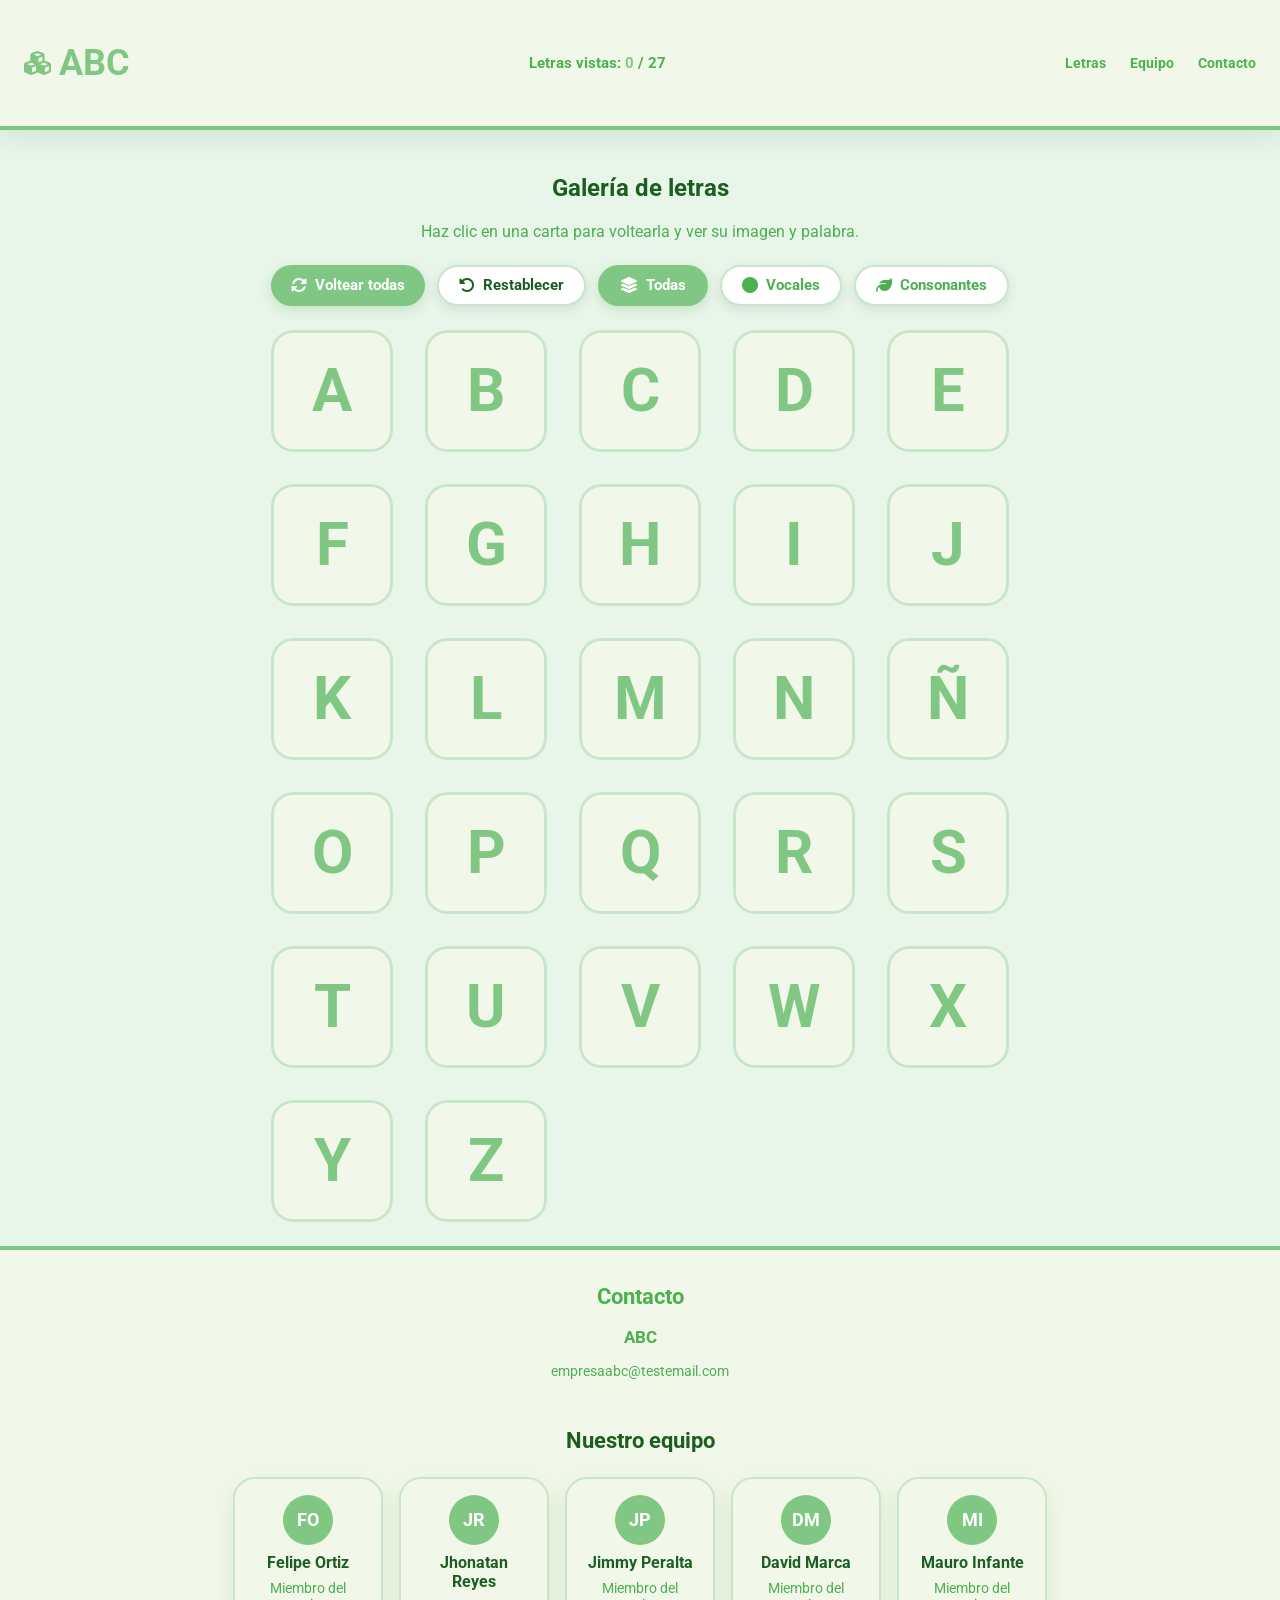
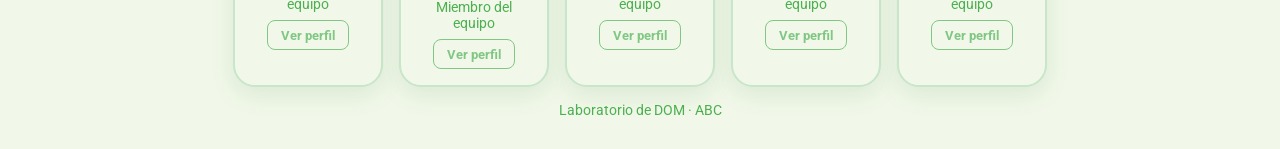
==== commit a96ebd6b: "footer cambviado" ====
--- a/index.html
+++ b/index.html
@@ -187,8 +187,7 @@
                         <h2>M</h2>
                     </div>
                     <div class="card-dorso">
-                        <img src="data:image/svg+xml;utf8,<svg xmlns='http://www.w3.org/2000/svg' width='200' height='200' viewBox='0 0 200 200'><rect width='200' height='200' fill='%23a5d6a7'/><circle cx='100' cy='100' r='70' fill='%23fff'/><circle cx='80' cy='90' r='8' fill='%231b5e20'/><circle cx='120' cy='90' r='8' fill='%231b5e20'/><path d='M 70 120 Q 100 150 130 120' stroke='%231b5e20' stroke-width='5' fill='none'/></svg>"
-                            alt="Mono">
+                        <div class="dibujo">🐒</div>
                         <p>Mono</p>
                     </div>
                 </div>
@@ -197,8 +196,7 @@
                         <h2>N</h2>
                     </div>
                     <div class="card-dorso">
-                        <img src="data:image/svg+xml;utf8,<svg xmlns='http://www.w3.org/2000/svg' width='200' height='200' viewBox='0 0 200 200'><rect width='200' height='200' fill='%2381c784'/><circle cx='100' cy='100' r='70' fill='%23fff'/><circle cx='80' cy='90' r='8' fill='%231b5e20'/><circle cx='120' cy='90' r='8' fill='%231b5e20'/><path d='M 70 120 Q 100 150 130 120' stroke='%231b5e20' stroke-width='5' fill='none'/></svg>"
-                            alt="Naranja">
+                        <div class="dibujo">🍊</div>
                         <p>Naranja</p>
                     </div>
                 </div>
@@ -207,8 +205,7 @@
                         <h2>Ñ</h2>
                     </div>
                     <div class="card-dorso">
-                        <img src="data:image/svg+xml;utf8,<svg xmlns='http://www.w3.org/2000/svg' width='200' height='200' viewBox='0 0 200 200'><rect width='200' height='200' fill='%2366bb6a'/><circle cx='100' cy='100' r='70' fill='%23fff'/><circle cx='80' cy='90' r='8' fill='%231b5e20'/><circle cx='120' cy='90' r='8' fill='%231b5e20'/><path d='M 70 120 Q 100 150 130 120' stroke='%231b5e20' stroke-width='5' fill='none'/></svg>"
-                            alt="Ñu">
+                        <div class="dibujo">🐃</div>
                         <p>Ñu</p>
                     </div>
                 </div>
@@ -217,8 +214,7 @@
                         <h2>O</h2>
                     </div>
                     <div class="card-dorso">
-                        <img src="data:image/svg+xml;utf8,<svg xmlns='http://www.w3.org/2000/svg' width='200' height='200' viewBox='0 0 200 200'><rect width='200' height='200' fill='%23a5d6a7'/><circle cx='100' cy='100' r='70' fill='%23fff'/><circle cx='80' cy='90' r='8' fill='%231b5e20'/><circle cx='120' cy='90' r='8' fill='%231b5e20'/><path d='M 70 120 Q 100 150 130 120' stroke='%231b5e20' stroke-width='5' fill='none'/></svg>"
-                            alt="Oso">
+                        <div class="dibujo">🐻</div>
                         <p>Oso</p>
                     </div>
                 </div>
@@ -227,8 +223,7 @@
                         <h2>P</h2>
                     </div>
                     <div class="card-dorso">
-                        <img src="data:image/svg+xml;utf8,<svg xmlns='http://www.w3.org/2000/svg' width='200' height='200' viewBox='0 0 200 200'><rect width='200' height='200' fill='%2381c784'/><circle cx='100' cy='100' r='70' fill='%23fff'/><circle cx='80' cy='90' r='8' fill='%231b5e20'/><circle cx='120' cy='90' r='8' fill='%231b5e20'/><path d='M 70 120 Q 100 150 130 120' stroke='%231b5e20' stroke-width='5' fill='none'/></svg>"
-                            alt="Perro">
+                        <div class="dibujo">🐶</div>
                         <p>Perro</p>
                     </div>
                 </div>
@@ -241,8 +236,7 @@
                         <h2>Q</h2>
                     </div>
                     <div class="card-dorso">
-                        <img src="data:image/svg+xml;utf8,<svg xmlns='http://www.w3.org/2000/svg' width='200' height='200' viewBox='0 0 200 200'><rect width='200' height='200' fill='%2366bb6a'/><circle cx='100' cy='100' r='70' fill='%23fff'/><circle cx='80' cy='90' r='8' fill='%231b5e20'/><circle cx='120' cy='90' r='8' fill='%231b5e20'/><path d='M 70 120 Q 100 150 130 120' stroke='%231b5e20' stroke-width='5' fill='none'/></svg>"
-                            alt="Queso">
+                        <div class="dibujo">🧀</div>
                         <p>Queso</p>
                     </div>
                 </div>
@@ -251,8 +245,7 @@
                         <h2>R</h2>
                     </div>
                     <div class="card-dorso">
-                        <img src="data:image/svg+xml;utf8,<svg xmlns='http://www.w3.org/2000/svg' width='200' height='200' viewBox='0 0 200 200'><rect width='200' height='200' fill='%23a5d6a7'/><circle cx='100' cy='100' r='70' fill='%23fff'/><circle cx='80' cy='90' r='8' fill='%231b5e20'/><circle cx='120' cy='90' r='8' fill='%231b5e20'/><path d='M 70 120 Q 100 150 130 120' stroke='%231b5e20' stroke-width='5' fill='none'/></svg>"
-                            alt="Rosa">
+                        <div class="dibujo">🌹</div>
                         <p>Rosa</p>
                     </div>
                 </div>
@@ -261,8 +254,7 @@
                         <h2>S</h2>
                     </div>
                     <div class="card-dorso">
-                        <img src="data:image/svg+xml;utf8,<svg xmlns='http://www.w3.org/2000/svg' width='200' height='200' viewBox='0 0 200 200'><rect width='200' height='200' fill='%2381c784'/><circle cx='100' cy='100' r='70' fill='%23fff'/><circle cx='80' cy='90' r='8' fill='%231b5e20'/><circle cx='120' cy='90' r='8' fill='%231b5e20'/><path d='M 70 120 Q 100 150 130 120' stroke='%231b5e20' stroke-width='5' fill='none'/></svg>"
-                            alt="Sol">
+                        <div class="dibujo">☀️</div>
                         <p>Sol</p>
                     </div>
                 </div>
@@ -271,8 +263,7 @@
                         <h2>T</h2>
                     </div>
                     <div class="card-dorso">
-                        <img src="data:image/svg+xml;utf8,<svg xmlns='http://www.w3.org/2000/svg' width='200' height='200' viewBox='0 0 200 200'><rect width='200' height='200' fill='%2366bb6a'/><circle cx='100' cy='100' r='70' fill='%23fff'/><circle cx='80' cy='90' r='8' fill='%231b5e20'/><circle cx='120' cy='90' r='8' fill='%231b5e20'/><path d='M 70 120 Q 100 150 130 120' stroke='%231b5e20' stroke-width='5' fill='none'/></svg>"
-                            alt="Tomate">
+                        <div class="dibujo">🍅</div>
                         <p>Tomate</p>
                     </div>
                 </div>
@@ -281,8 +272,7 @@
                         <h2>U</h2>
                     </div>
                     <div class="card-dorso">
-                        <img src="data:image/svg+xml;utf8,<svg xmlns='http://www.w3.org/2000/svg' width='200' height='200' viewBox='0 0 200 200'><rect width='200' height='200' fill='%23a5d6a7'/><circle cx='100' cy='100' r='70' fill='%23fff'/><circle cx='80' cy='90' r='8' fill='%231b5e20'/><circle cx='120' cy='90' r='8' fill='%231b5e20'/><path d='M 70 120 Q 100 150 130 120' stroke='%231b5e20' stroke-width='5' fill='none'/></svg>"
-                            alt="Uva">
+                        <div class="dibujo">🍇</div>
                         <p>Uva</p>
                     </div>
                 </div>
@@ -295,8 +285,7 @@
                         <h2>V</h2>
                     </div>
                     <div class="card-dorso">
-                        <img src="data:image/svg+xml;utf8,<svg xmlns='http://www.w3.org/2000/svg' width='200' height='200' viewBox='0 0 200 200'><rect width='200' height='200' fill='%2381c784'/><circle cx='100' cy='100' r='70' fill='%23fff'/><circle cx='80' cy='90' r='8' fill='%231b5e20'/><circle cx='120' cy='90' r='8' fill='%231b5e20'/><path d='M 70 120 Q 100 150 130 120' stroke='%231b5e20' stroke-width='5' fill='none'/></svg>"
-                            alt="Violeta">
+                        <div class="dibujo">🌸</div>
                         <p>Violeta</p>
                     </div>
                 </div>
@@ -305,8 +294,7 @@
                         <h2>W</h2>
                     </div>
                     <div class="card-dorso">
-                        <img src="data:image/svg+xml;utf8,<svg xmlns='http://www.w3.org/2000/svg' width='200' height='200' viewBox='0 0 200 200'><rect width='200' height='200' fill='%2366bb6a'/><circle cx='100' cy='100' r='70' fill='%23fff'/><circle cx='80' cy='90' r='8' fill='%231b5e20'/><circle cx='120' cy='90' r='8' fill='%231b5e20'/><path d='M 70 120 Q 100 150 130 120' stroke='%231b5e20' stroke-width='5' fill='none'/></svg>"
-                            alt="Web">
+                        <div class="dibujo">💻</div>
                         <p>Web</p>
                     </div>
                 </div>
@@ -315,8 +303,7 @@
                         <h2>X</h2>
                     </div>
                     <div class="card-dorso">
-                        <img src="data:image/svg+xml;utf8,<svg xmlns='http://www.w3.org/2000/svg' width='200' height='200' viewBox='0 0 200 200'><rect width='200' height='200' fill='%23a5d6a7'/><circle cx='100' cy='100' r='70' fill='%23fff'/><circle cx='80' cy='90' r='8' fill='%231b5e20'/><circle cx='120' cy='90' r='8' fill='%231b5e20'/><path d='M 70 120 Q 100 150 130 120' stroke='%231b5e20' stroke-width='5' fill='none'/></svg>"
-                            alt="Xilófono">
+                        <div class="dibujo">🎵</div>
                         <p>Xilófono</p>
                     </div>
                 </div>
@@ -325,8 +312,7 @@
                         <h2>Y</h2>
                     </div>
                     <div class="card-dorso">
-                        <img src="data:image/svg+xml;utf8,<svg xmlns='http://www.w3.org/2000/svg' width='200' height='200' viewBox='0 0 200 200'><rect width='200' height='200' fill='%2381c784'/><circle cx='100' cy='100' r='70' fill='%23fff'/><circle cx='80' cy='90' r='8' fill='%231b5e20'/><circle cx='120' cy='90' r='8' fill='%231b5e20'/><path d='M 70 120 Q 100 150 130 120' stroke='%231b5e20' stroke-width='5' fill='none'/></svg>"
-                            alt="Yoga">
+                        <div class="dibujo">🧘</div>
                         <p>Yoga</p>
                     </div>
                 </div>
@@ -335,8 +321,7 @@
                         <h2>Z</h2>
                     </div>
                     <div class="card-dorso">
-                        <img src="data:image/svg+xml;utf8,<svg xmlns='http://www.w3.org/2000/svg' width='200' height='200' viewBox='0 0 200 200'><rect width='200' height='200' fill='%2366bb6a'/><circle cx='100' cy='100' r='70' fill='%23fff'/><circle cx='80' cy='90' r='8' fill='%231b5e20'/><circle cx='120' cy='90' r='8' fill='%231b5e20'/><path d='M 70 120 Q 100 150 130 120' stroke='%231b5e20' stroke-width='5' fill='none'/></svg>"
-                            alt="Zafiro">
+                        <div class="dibujo">💎</div>
                         <p>Zafiro</p>
                     </div>
                 </div>
@@ -347,7 +332,8 @@
 
     <footer class="pie">
         <div class="pie__empresa">
-            <h2>ABC</h2>
+            <h2>Contacto</h2>
+            <h3>ABC</h3>
             <p>empresaabc@testemail.com</p>
         </div>
 
@@ -386,26 +372,6 @@
                 </article>
             </div>
         </section>
-
-        <section class="contacto" id="contacto">
-            <h2>Contacto</h2>
-            <form class="formulario">
-                <label class="campo">
-                    <span>Nombre</span>
-                    <input type="text" name="nombre" placeholder="Tu nombre" required>
-                </label>
-                <label class="campo">
-                    <span>Correo</span>
-                    <input type="email" name="correo" placeholder="tucorreo@ejemplo.com" required>
-                </label>
-                <label class="campo">
-                    <span>Mensaje</span>
-                    <textarea name="mensaje" rows="4" placeholder="Escribe aquí..."></textarea>
-                </label>
-                <button class="btn btn-primario" type="submit">Enviar mensaje</button>
-            </form>
-        </section>
-
         <p class="pie__credito">Laboratorio de DOM · ABC</p>
     </footer>
 
--- a/style.css
+++ b/style.css
@@ -242,12 +242,17 @@
     overflow: hidden;
 }
 
-.card-dorso img {
+.card-dorso img,
+.card-dorso .dibujo {
     width: 100%;
     height: 78%;
-    object-fit: cover;
     border-radius: var(--radio);
     border: 2px solid var(--borde);
+    background: var(--superficie);
+    display: flex;
+    align-items: center;
+    justify-content: center;
+    font-size: 3rem;
 }
 
 .card-dorso p {
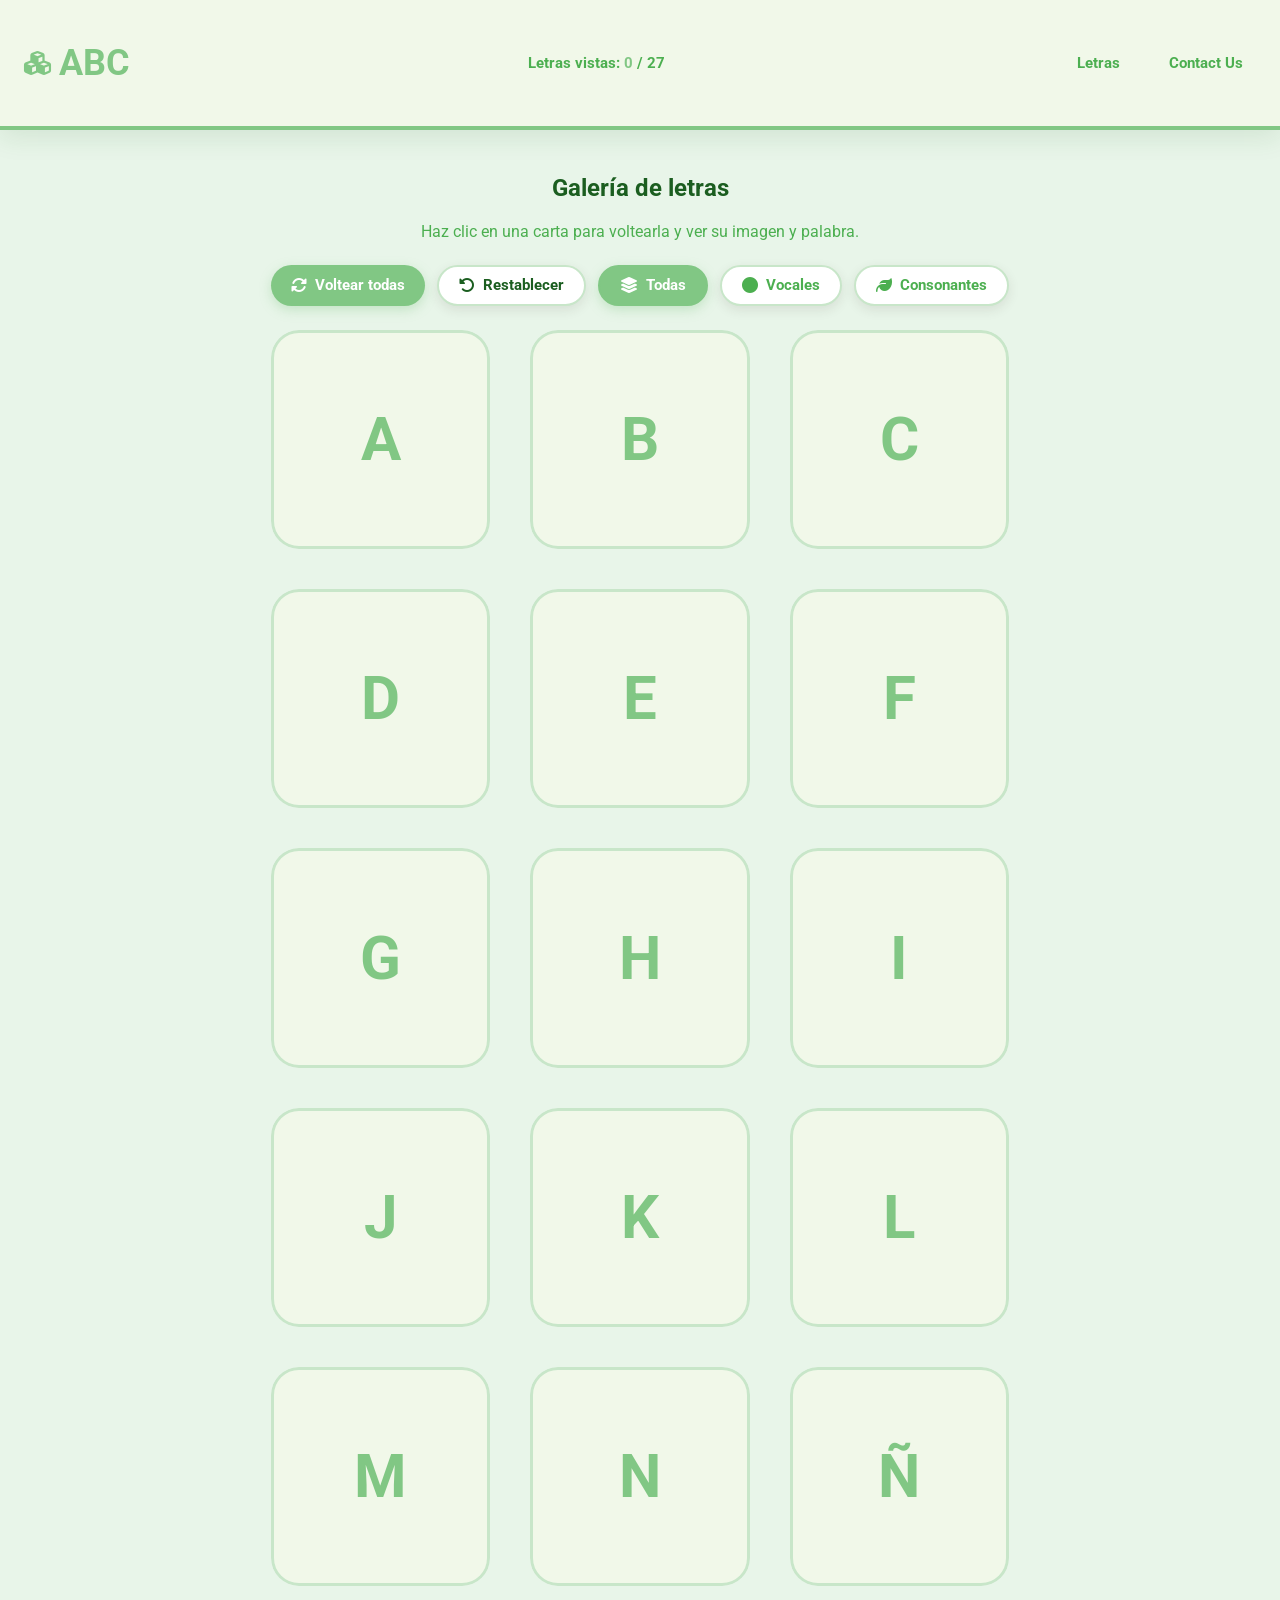
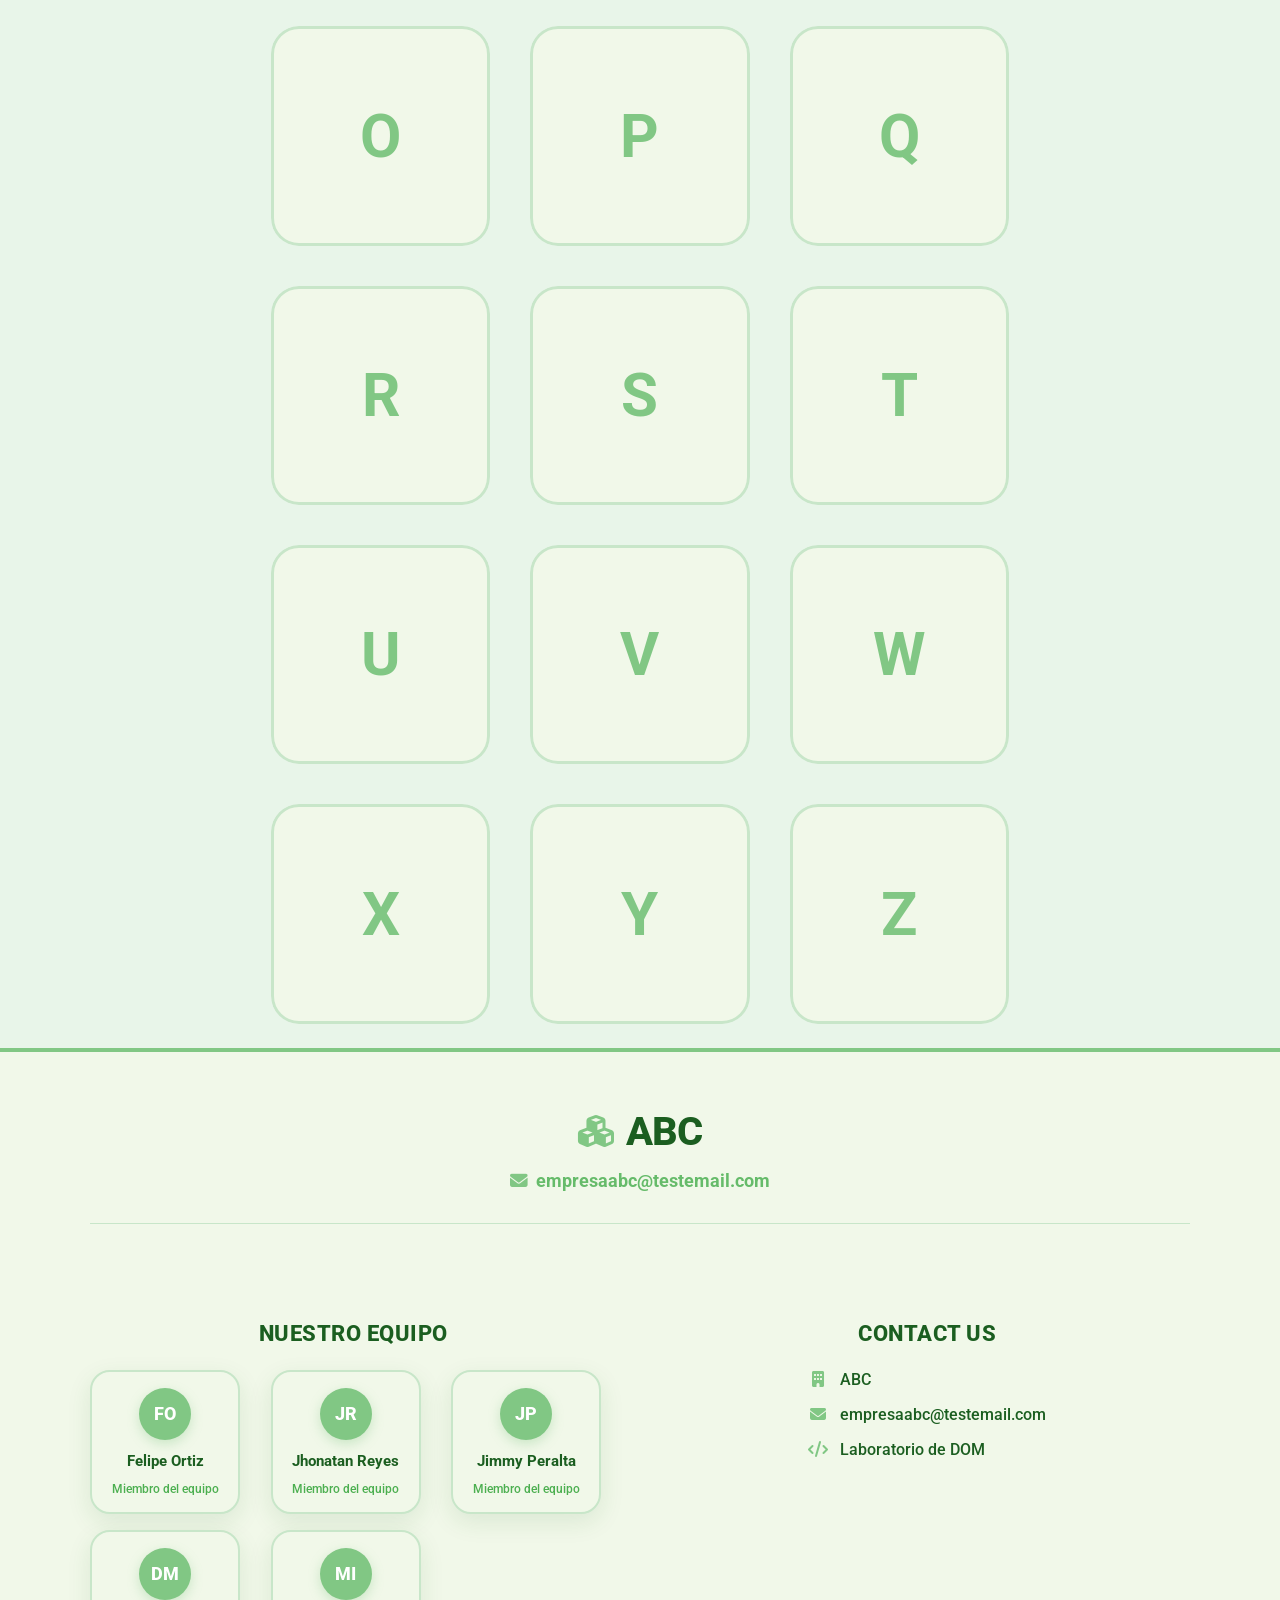
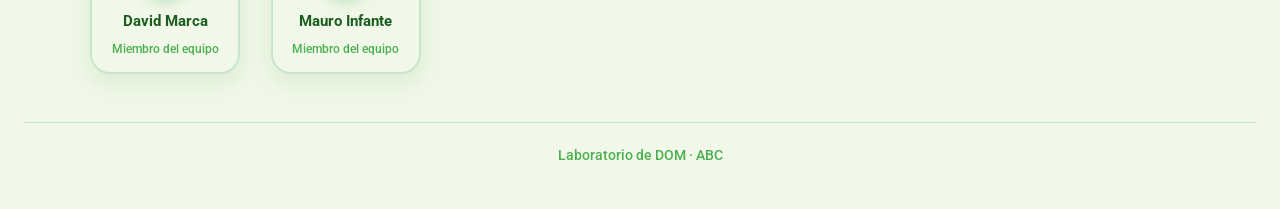
==== commit ad98cae9: "footer terminado" ====
--- a/index.html
+++ b/index.html
@@ -20,8 +20,7 @@
         <p class="navbar__contador">Letras vistas: <span id="contador">0</span> / 27</p>
         <ul class="navbar__enlaces">
             <li><a href="#letras">Letras</a></li>
-            <li><a href="#equipo">Equipo</a></li>
-            <li><a href="#contacto">Contacto</a></li>
+            <li><a href="#contacto">Contact Us</a></li>
         </ul>
     </nav>
 
@@ -331,47 +330,68 @@
     </main>
 
     <footer class="pie">
-        <div class="pie__empresa">
-            <h2>Contacto</h2>
-            <h3>ABC</h3>
-            <p>empresaabc@testemail.com</p>
+        <div class="pie__top">
+            <div class="pie__marca">
+                <i class="fa-solid fa-cubes"></i>
+                <h2>ABC</h2>
+            </div>
+            <div class="pie__correo">
+                <i class="fa-solid fa-envelope"></i>
+                <span>empresaabc@testemail.com</span>
+            </div>
         </div>
 
-        <section class="equipo" id="equipo">
-            <h2>Nuestro equipo</h2>
-            <div class="equipo__lista">
-                <article class="miembro">
-                    <div class="miembro__avatar">FO</div>
-                    <h3>Felipe Ortiz</h3>
-                    <p>Miembro del equipo</p>
-                    <button class="btn btn-fantasma" type="button">Ver perfil</button>
-                </article>
-                <article class="miembro">
-                    <div class="miembro__avatar">JR</div>
-                    <h3>Jhonatan Reyes</h3>
-                    <p>Miembro del equipo</p>
-                    <button class="btn btn-fantasma" type="button">Ver perfil</button>
-                </article>
-                <article class="miembro">
-                    <div class="miembro__avatar">JP</div>
-                    <h3>Jimmy Peralta</h3>
-                    <p>Miembro del equipo</p>
-                    <button class="btn btn-fantasma" type="button">Ver perfil</button>
-                </article>
-                <article class="miembro">
-                    <div class="miembro__avatar">DM</div>
-                    <h3>David Marca</h3>
-                    <p>Miembro del equipo</p>
-                    <button class="btn btn-fantasma" type="button">Ver perfil</button>
-                </article>
-                <article class="miembro">
-                    <div class="miembro__avatar">MI</div>
-                    <h3>Mauro Infante</h3>
-                    <p>Miembro del equipo</p>
-                    <button class="btn btn-fantasma" type="button">Ver perfil</button>
-                </article>
-            </div>
-        </section>
+        <div class="pie__cuerpo">
+            <section class="equipo" id="equipo">
+                <h2>Nuestro equipo</h2>
+                <div class="equipo__grid">
+                    <article class="miembro">
+                        <div class="miembro__avatar">FO</div>
+                        <h3>Felipe Ortiz</h3>
+                        <p>Miembro del equipo</p>
+                    </article>
+                    <article class="miembro">
+                        <div class="miembro__avatar">JR</div>
+                        <h3>Jhonatan Reyes</h3>
+                        <p>Miembro del equipo</p>
+                    </article>
+                    <article class="miembro">
+                        <div class="miembro__avatar">JP</div>
+                        <h3>Jimmy Peralta</h3>
+                        <p>Miembro del equipo</p>
+                    </article>
+                    <article class="miembro">
+                        <div class="miembro__avatar">DM</div>
+                        <h3>David Marca</h3>
+                        <p>Miembro del equipo</p>
+                    </article>
+                    <article class="miembro">
+                        <div class="miembro__avatar">MI</div>
+                        <h3>Mauro Infante</h3>
+                        <p>Miembro del equipo</p>
+                    </article>
+                </div>
+            </section>
+
+            <section class="contacto" id="contacto">
+                <h2>Contact Us</h2>
+                <div class="contacto__datos">
+                    <div class="dato">
+                        <i class="fa-solid fa-building"></i>
+                        <span>ABC</span>
+                    </div>
+                    <div class="dato">
+                        <i class="fa-solid fa-envelope"></i>
+                        <span>empresaabc@testemail.com</span>
+                    </div>
+                    <div class="dato">
+                        <i class="fa-solid fa-code"></i>
+                        <span>Laboratorio de DOM</span>
+                    </div>
+                </div>
+            </section>
+        </div>
+
         <p class="pie__credito">Laboratorio de DOM · ABC</p>
     </footer>
 
--- a/style.css
+++ b/style.css
@@ -1,4 +1,4 @@
-/* ========== Reset / base ========== */
+
 *,
 *::before,
 *::after {
@@ -16,9 +16,9 @@
     --borde: #c8e6c9;
     --sombra: 0 8px 24px rgba(27, 94, 32, 0.10);
     --sombra-fuerte: 0 14px 30px rgba(27, 94, 32, 0.14);
-    --radio: 22px;
-    --gap: 2rem;
-    --por-fila: 5;
+    --radio: 28px;
+    --gap: 2.5rem;
+    --por-fila: 3;
     --vocal: #a5d6a7;
     --consonante: #c8e6c9;
 }
@@ -37,7 +37,7 @@
     flex-direction: column;
 }
 
-/* Navbar */
+
 .navbar {
     display: flex;
     align-items: center;
@@ -83,14 +83,18 @@
     text-decoration: none;
     color: var(--texto-suave);
     font-weight: 700;
-    font-size: 0.9rem;
+    font-size: 0.95rem;
+    padding: 0.4rem 0.8rem;
+    border-radius: 8px;
+    transition: all 0.2s;
 }
 
 .navbar__enlaces a:hover {
-    color: var(--primario);
-}
-
-/* Contenedor principal */
+    background: var(--borde);
+    color: var(--texto);
+}
+
+
 .contenedor {
     max-width: 1100px;
     margin: 0 auto;
@@ -114,7 +118,7 @@
     color: var(--texto-suave);
 }
 
-/* Acciones y filtros */
+
 .acciones {
     display: flex;
     flex-wrap: wrap;
@@ -186,7 +190,7 @@
     box-shadow: 0 4px 12px rgba(129, 199, 132, 0.35);
 }
 
-/* Galería */
+
 .galeria {
     display: grid;
     grid-template-columns: repeat(var(--por-fila), 1fr);
@@ -197,7 +201,7 @@
     display: contents;
 }
 
-/* Tarjeta */
+
 .card {
     position: relative;
     width: 100%;
@@ -279,7 +283,7 @@
     display: none !important;
 }
 
-/* Equipo */
+
 .equipo {
     margin-top: 3rem;
     text-align: center;
@@ -351,7 +355,7 @@
     color: #fff;
 }
 
-/* Contacto */
+
 .contacto {
     margin-top: 3rem;
     max-width: 600px;
@@ -398,17 +402,198 @@
     border-color: var(--primario);
 }
 
-/* Footer */
+
 .pie {
     background: var(--superficie);
-    text-align: center;
-    padding: 1rem;
     border-top: 4px solid var(--primario);
     color: var(--texto-suave);
-    font-size: 0.9rem;
-}
-
-/* Responsive */
+    font-size: 0.95rem;
+    padding: 3.5rem 1.5rem 2rem;
+}
+
+.pie__top {
+    max-width: 1100px;
+    margin: 0 auto 3rem;
+    text-align: center;
+    border-bottom: 1px solid var(--borde);
+    padding-bottom: 2rem;
+}
+
+.pie__marca {
+    display: flex;
+    align-items: center;
+    justify-content: center;
+    gap: 0.75rem;
+    margin-bottom: 1rem;
+}
+
+.pie__marca i {
+    font-size: 2rem;
+    color: var(--primario);
+}
+
+.pie__marca h2 {
+    margin: 0;
+    color: var(--texto);
+    font-size: 2.5rem;
+    font-weight: 800;
+    letter-spacing: -1px;
+}
+
+.pie__correo {
+    display: flex;
+    align-items: center;
+    justify-content: center;
+    gap: 0.5rem;
+    color: var(--primario-oscuro);
+    font-weight: 700;
+    font-size: 1.1rem;
+}
+
+.pie__correo i {
+    color: var(--primario);
+}
+
+.pie__cuerpo {
+    max-width: 1100px;
+    margin: 0 auto;
+    display: grid;
+    grid-template-columns: repeat(auto-fit, minmax(280px, 1fr));
+    gap: 3rem;
+    align-items: start;
+}
+
+.equipo h2,
+.contacto h2 {
+    margin: 0 0 1.5rem;
+    color: var(--texto);
+    font-size: 1.4rem;
+    font-weight: 800;
+    text-transform: uppercase;
+    letter-spacing: 0.5px;
+    text-align: center;
+}
+
+.equipo__grid {
+    display: grid;
+    grid-template-columns: repeat(auto-fit, minmax(120px, 1fr));
+    gap: 1rem;
+}
+
+.miembro {
+    display: flex;
+    flex-direction: column;
+    align-items: center;
+    gap: 0.75rem;
+    background: var(--superficie);
+    padding: 1rem 0.75rem;
+    border-radius: 20px;
+    border: 2px solid var(--borde);
+    box-shadow: var(--sombra);
+    transition: all 0.25s ease;
+}
+
+.miembro:hover {
+    transform: translateY(-4px);
+    border-color: var(--primario);
+    box-shadow: var(--sombra-fuerte);
+}
+
+.miembro__avatar {
+    width: 52px;
+    height: 52px;
+    border-radius: 50%;
+    background: var(--primario);
+    color: #fff;
+    display: flex;
+    align-items: center;
+    justify-content: center;
+    font-weight: 800;
+    font-size: 1.15rem;
+    box-shadow: 0 4px 12px rgba(129, 199, 132, 0.35);
+}
+
+.miembro h3 {
+    margin: 0;
+    font-size: 0.95rem;
+    color: var(--texto);
+    font-weight: 700;
+    text-align: center;
+    line-height: 1.2;
+}
+
+.miembro p {
+    margin: 0;
+    font-size: 0.75rem;
+    color: var(--texto-suave);
+    font-weight: 500;
+    text-align: center;
+}
+
+.contacto__datos {
+    display: flex;
+    flex-direction: column;
+    gap: 1rem;
+    margin-bottom: 1.5rem;
+}
+
+.dato {
+    display: flex;
+    align-items: center;
+    gap: 0.75rem;
+    color: var(--texto);
+    font-size: 1rem;
+}
+
+.dato i {
+    color: var(--primario);
+    width: 20px;
+    text-align: center;
+}
+
+.dato span {
+    font-weight: 500;
+}
+
+.contacto__redes {
+    display: flex;
+    justify-content: center;
+    gap: 1rem;
+}
+
+.contacto__redes a {
+    width: 44px;
+    height: 44px;
+    border-radius: 50%;
+    background: var(--superficie);
+    border: 2px solid var(--borde);
+    color: var(--primario);
+    display: flex;
+    align-items: center;
+    justify-content: center;
+    font-size: 1.25rem;
+    transition: all 0.25s ease;
+    text-decoration: none;
+}
+
+.contacto__redes a:hover {
+    background: var(--primario);
+    color: #fff;
+    border-color: var(--primario);
+    transform: translateY(-3px);
+}
+
+.pie__credito {
+    text-align: center;
+    margin-top: 3rem;
+    padding-top: 1.5rem;
+    border-top: 1px solid var(--borde);
+    color: var(--texto-suave);
+    font-size: 0.85rem;
+    font-weight: 500;
+}
+
+
 @media (max-width: 900px) {
     :root {
         --por-fila: 4;
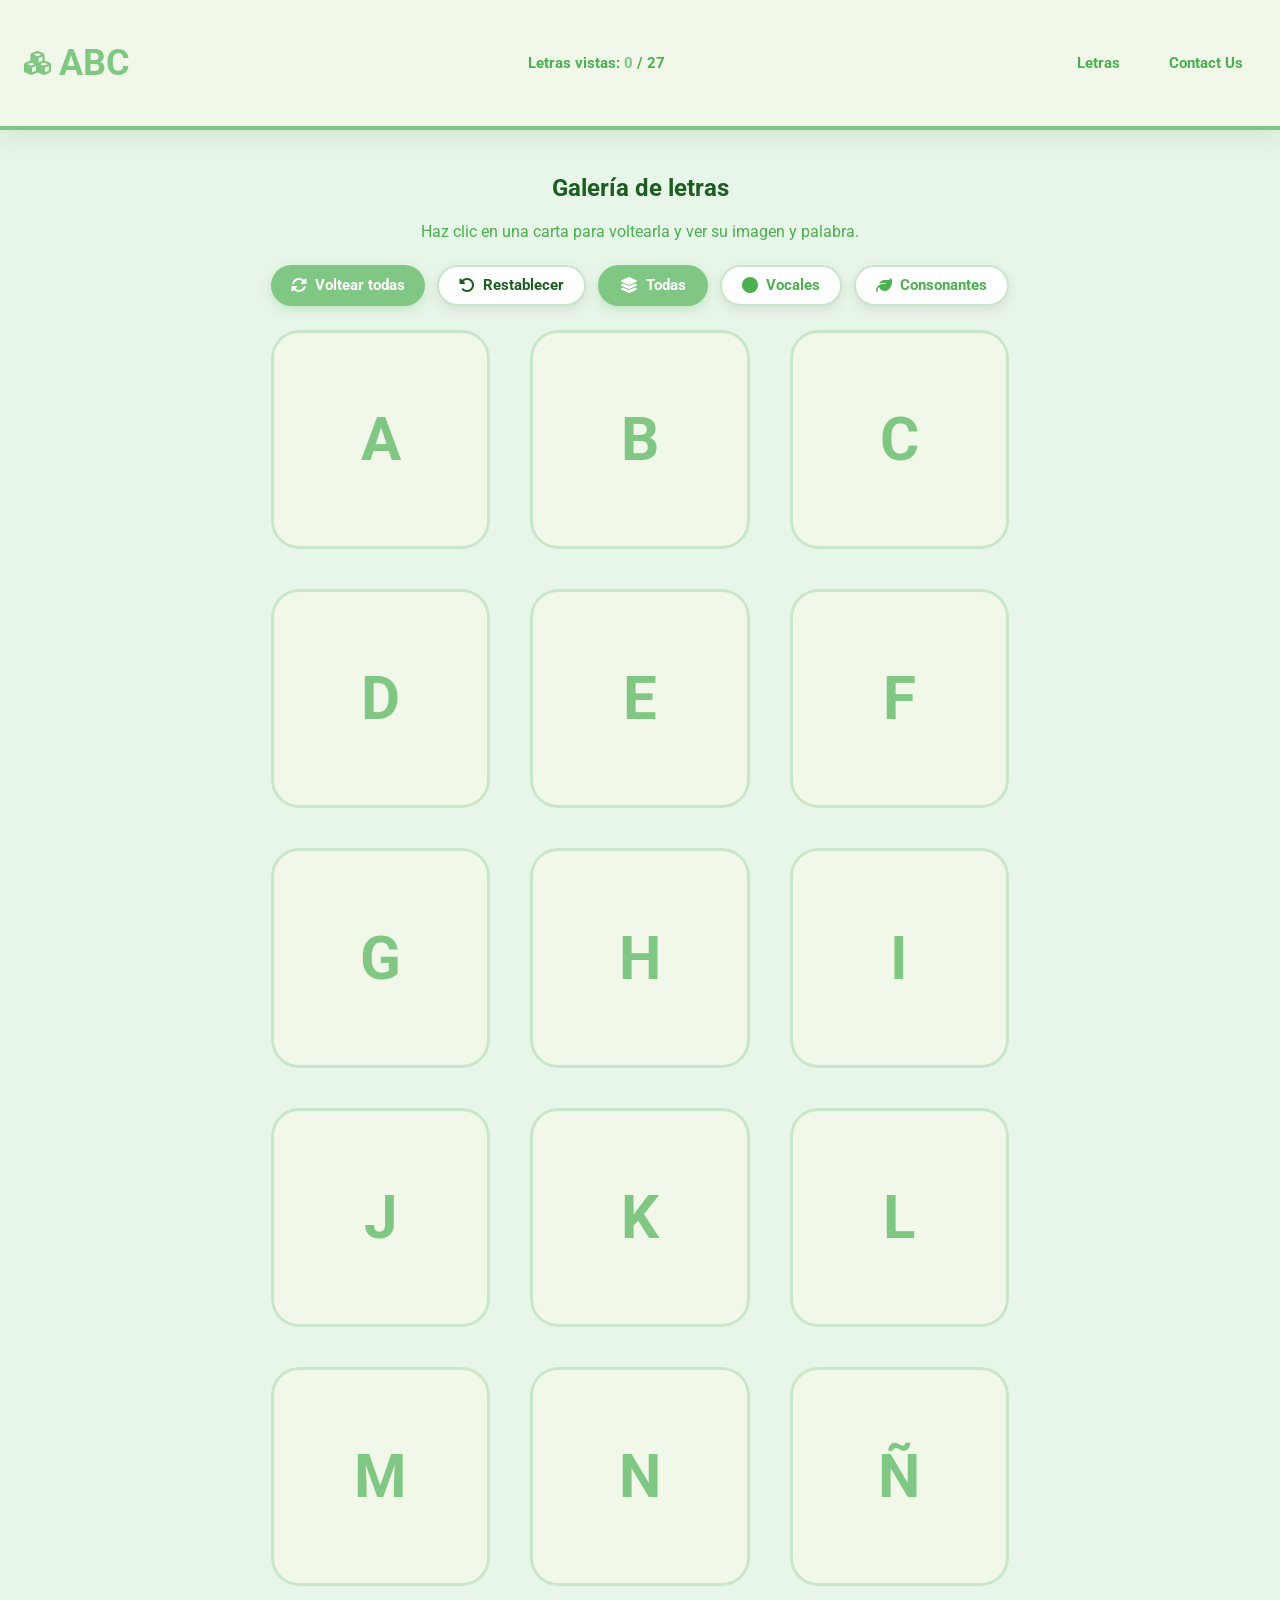
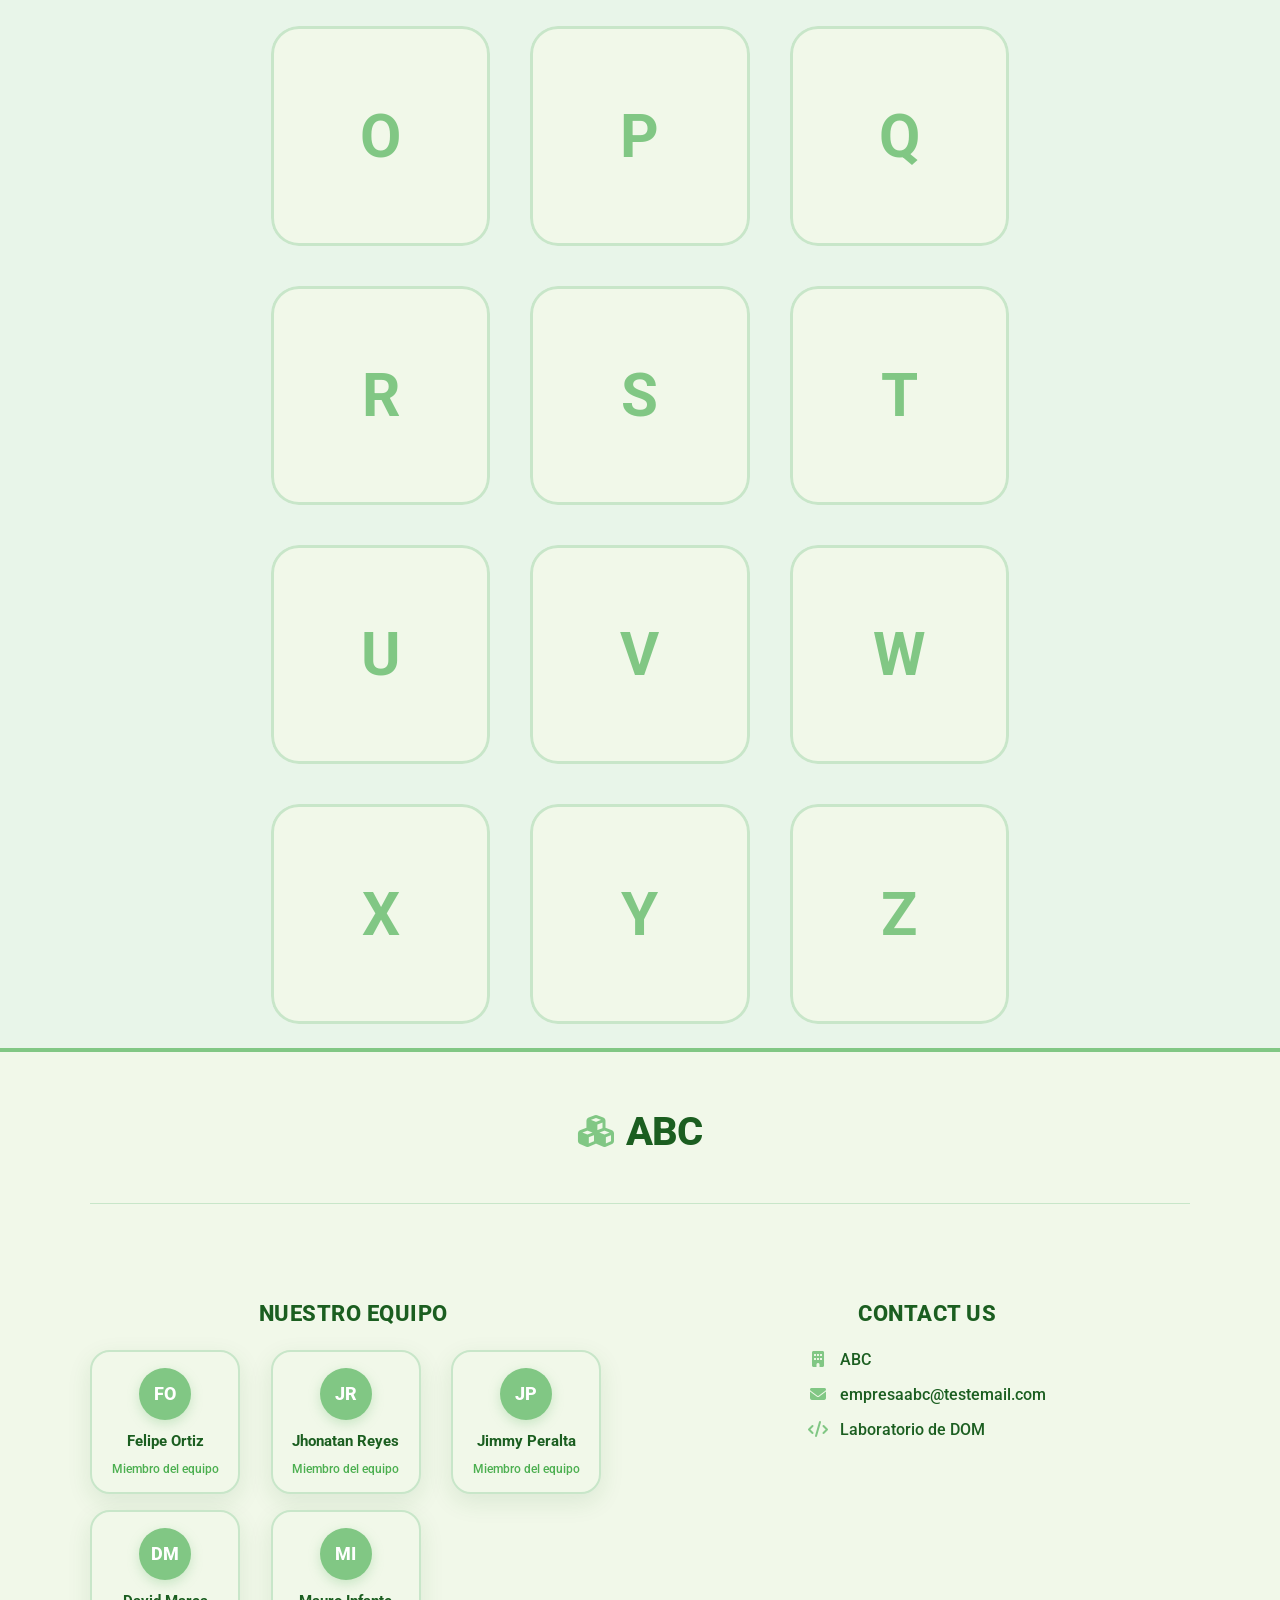
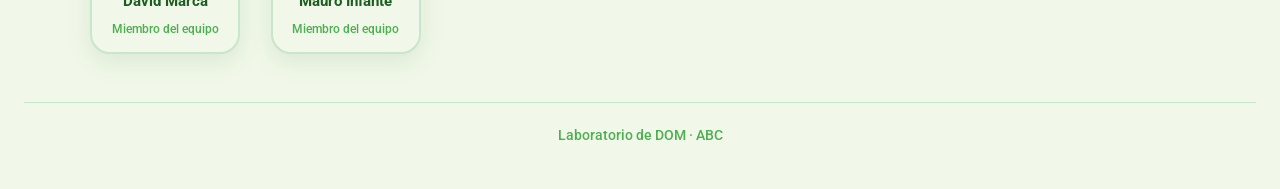
==== commit 7c8025e7: "footer ended" ====
--- a/index.html
+++ b/index.html
@@ -335,10 +335,6 @@
                 <i class="fa-solid fa-cubes"></i>
                 <h2>ABC</h2>
             </div>
-            <div class="pie__correo">
-                <i class="fa-solid fa-envelope"></i>
-                <span>empresaabc@testemail.com</span>
-            </div>
         </div>
 
         <div class="pie__cuerpo">
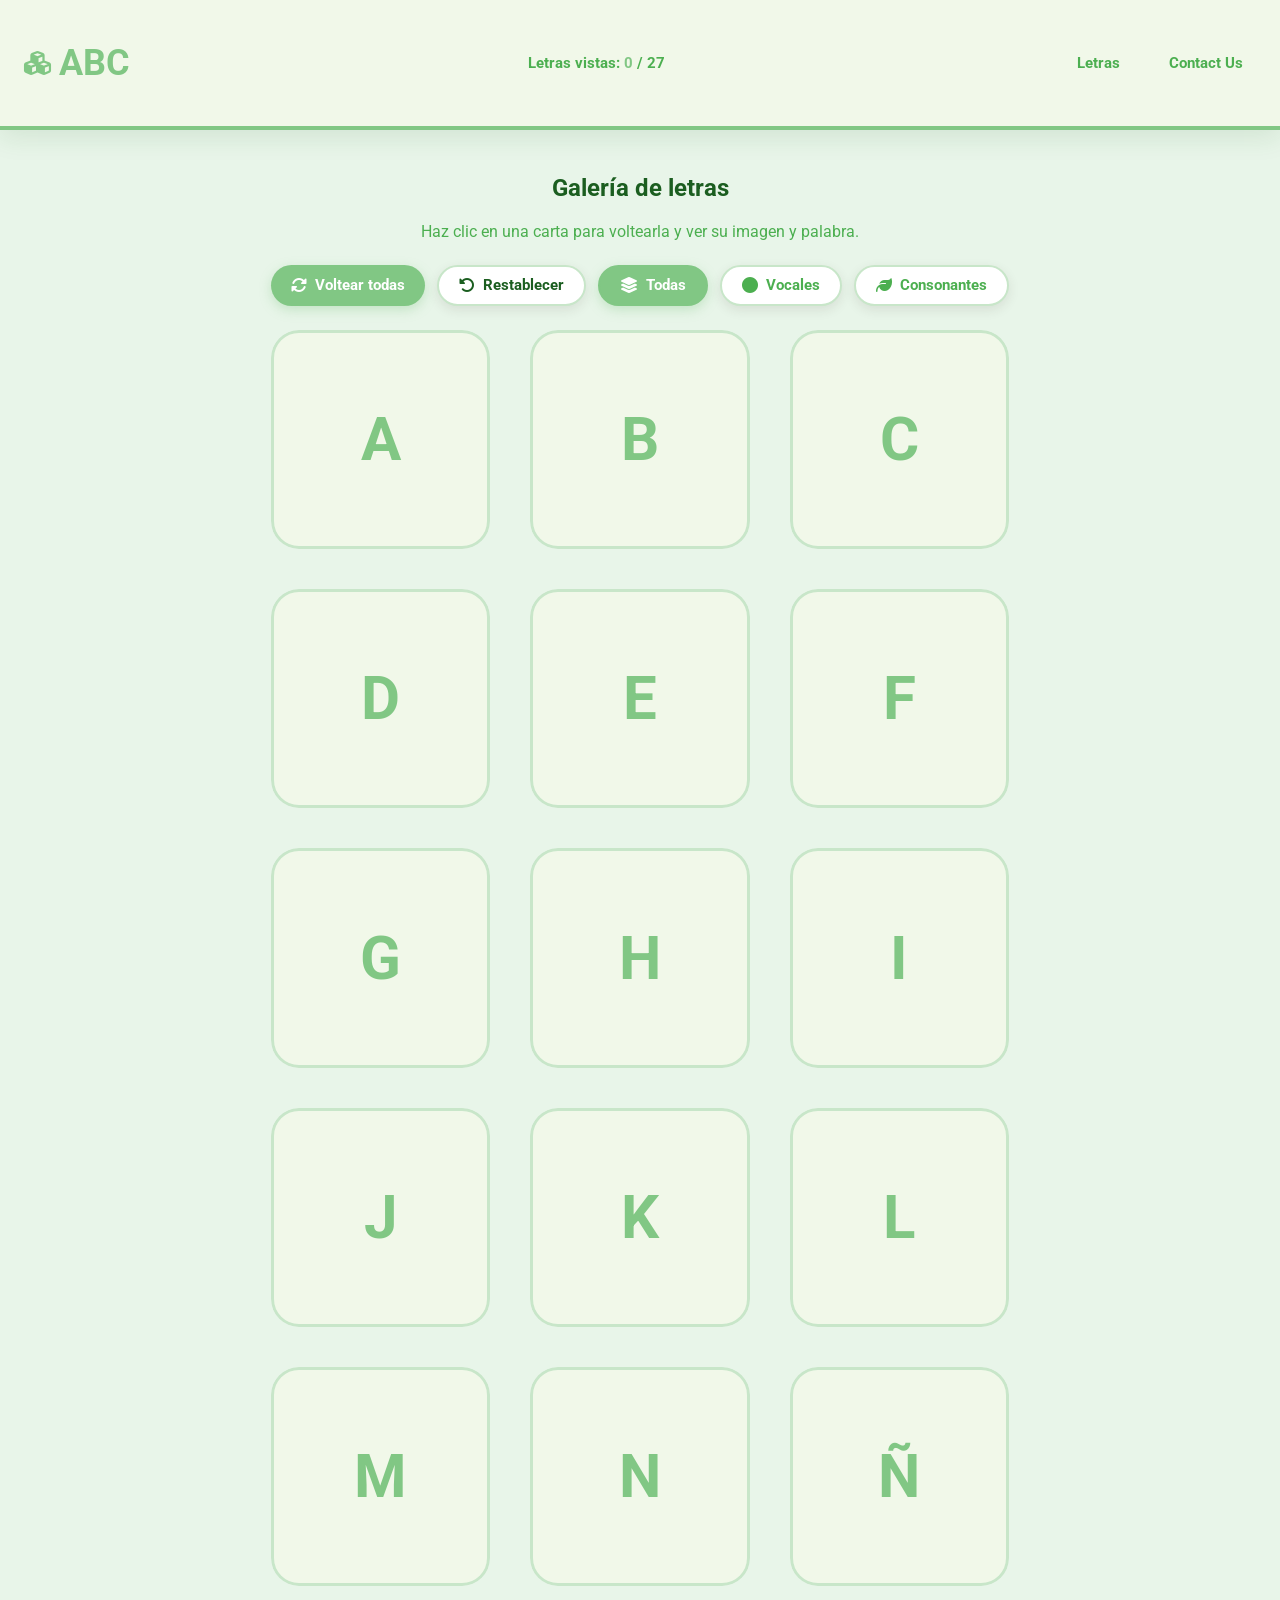
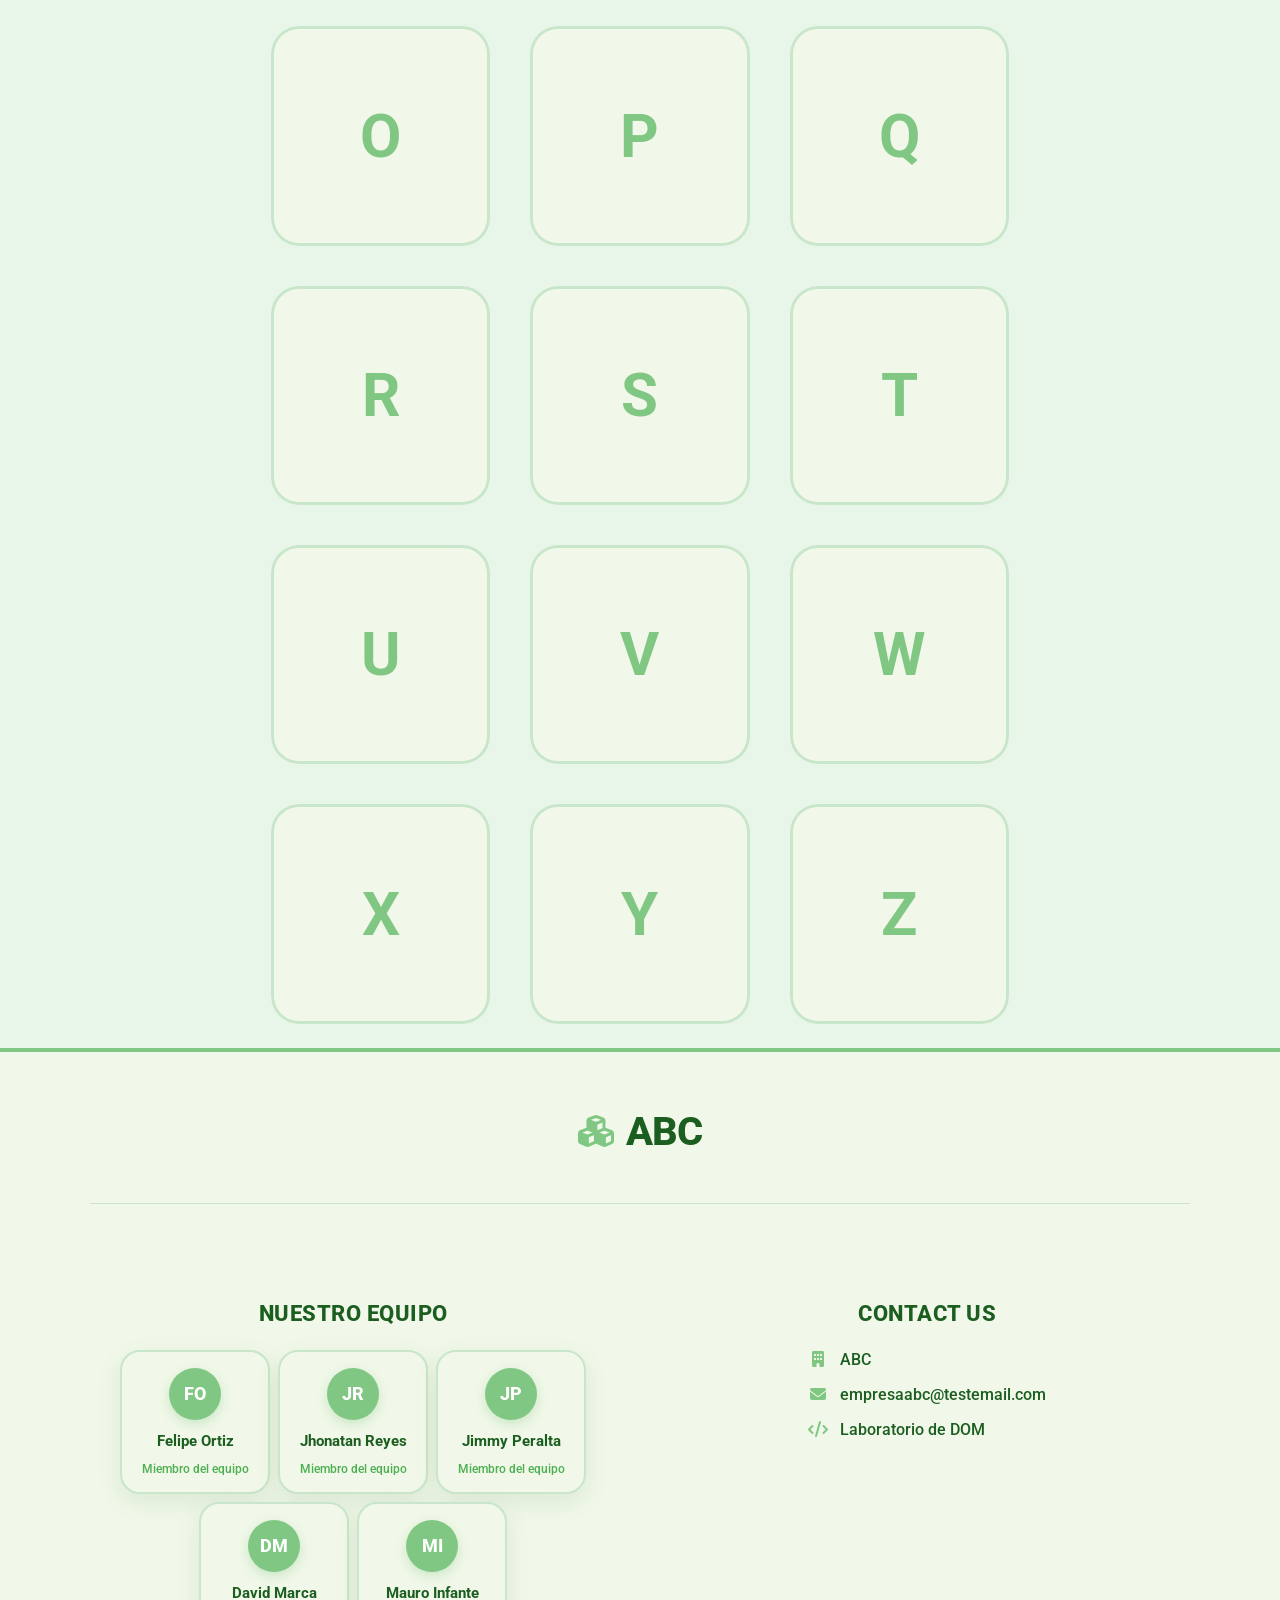
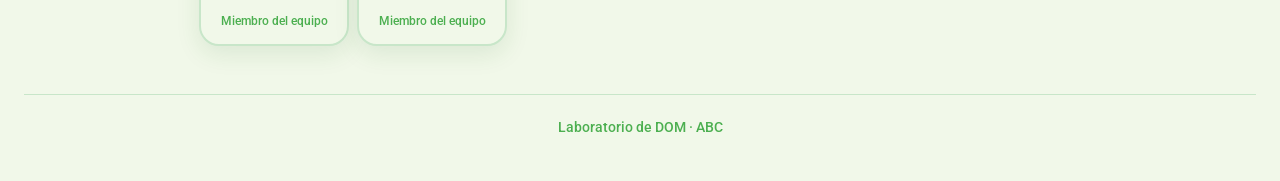
==== commit 66c734b7: "felx box para el footer" ====
--- a/index.html
+++ b/index.html
@@ -340,33 +340,33 @@
         <div class="pie__cuerpo">
             <section class="equipo" id="equipo">
                 <h2>Nuestro equipo</h2>
-                <div class="equipo__grid">
-                    <article class="miembro">
+                <ul class="equipo__lista">
+                    <li class="miembro">
                         <div class="miembro__avatar">FO</div>
                         <h3>Felipe Ortiz</h3>
                         <p>Miembro del equipo</p>
-                    </article>
-                    <article class="miembro">
+                    </li>
+                    <li class="miembro">
                         <div class="miembro__avatar">JR</div>
                         <h3>Jhonatan Reyes</h3>
                         <p>Miembro del equipo</p>
-                    </article>
-                    <article class="miembro">
+                    </li>
+                    <li class="miembro">
                         <div class="miembro__avatar">JP</div>
                         <h3>Jimmy Peralta</h3>
                         <p>Miembro del equipo</p>
-                    </article>
-                    <article class="miembro">
+                    </li>
+                    <li class="miembro">
                         <div class="miembro__avatar">DM</div>
                         <h3>David Marca</h3>
                         <p>Miembro del equipo</p>
-                    </article>
-                    <article class="miembro">
+                    </li>
+                    <li class="miembro">
                         <div class="miembro__avatar">MI</div>
                         <h3>Mauro Infante</h3>
                         <p>Miembro del equipo</p>
-                    </article>
-                </div>
+                    </li>
+                </ul>
             </section>
 
             <section class="contacto" id="contacto">
--- a/style.css
+++ b/style.css
@@ -474,10 +474,16 @@
     text-align: center;
 }
 
-.equipo__grid {
-    display: grid;
-    grid-template-columns: repeat(auto-fit, minmax(120px, 1fr));
-    gap: 1rem;
+.equipo__lista {
+    display: flex;
+    flex-direction: row;
+    flex-wrap: wrap;
+    align-items: flex-start;
+    gap: 0.5rem;
+    justify-content: center;
+    list-style: none;
+    margin: 0;
+    padding: 0;
 }
 
 .miembro {
